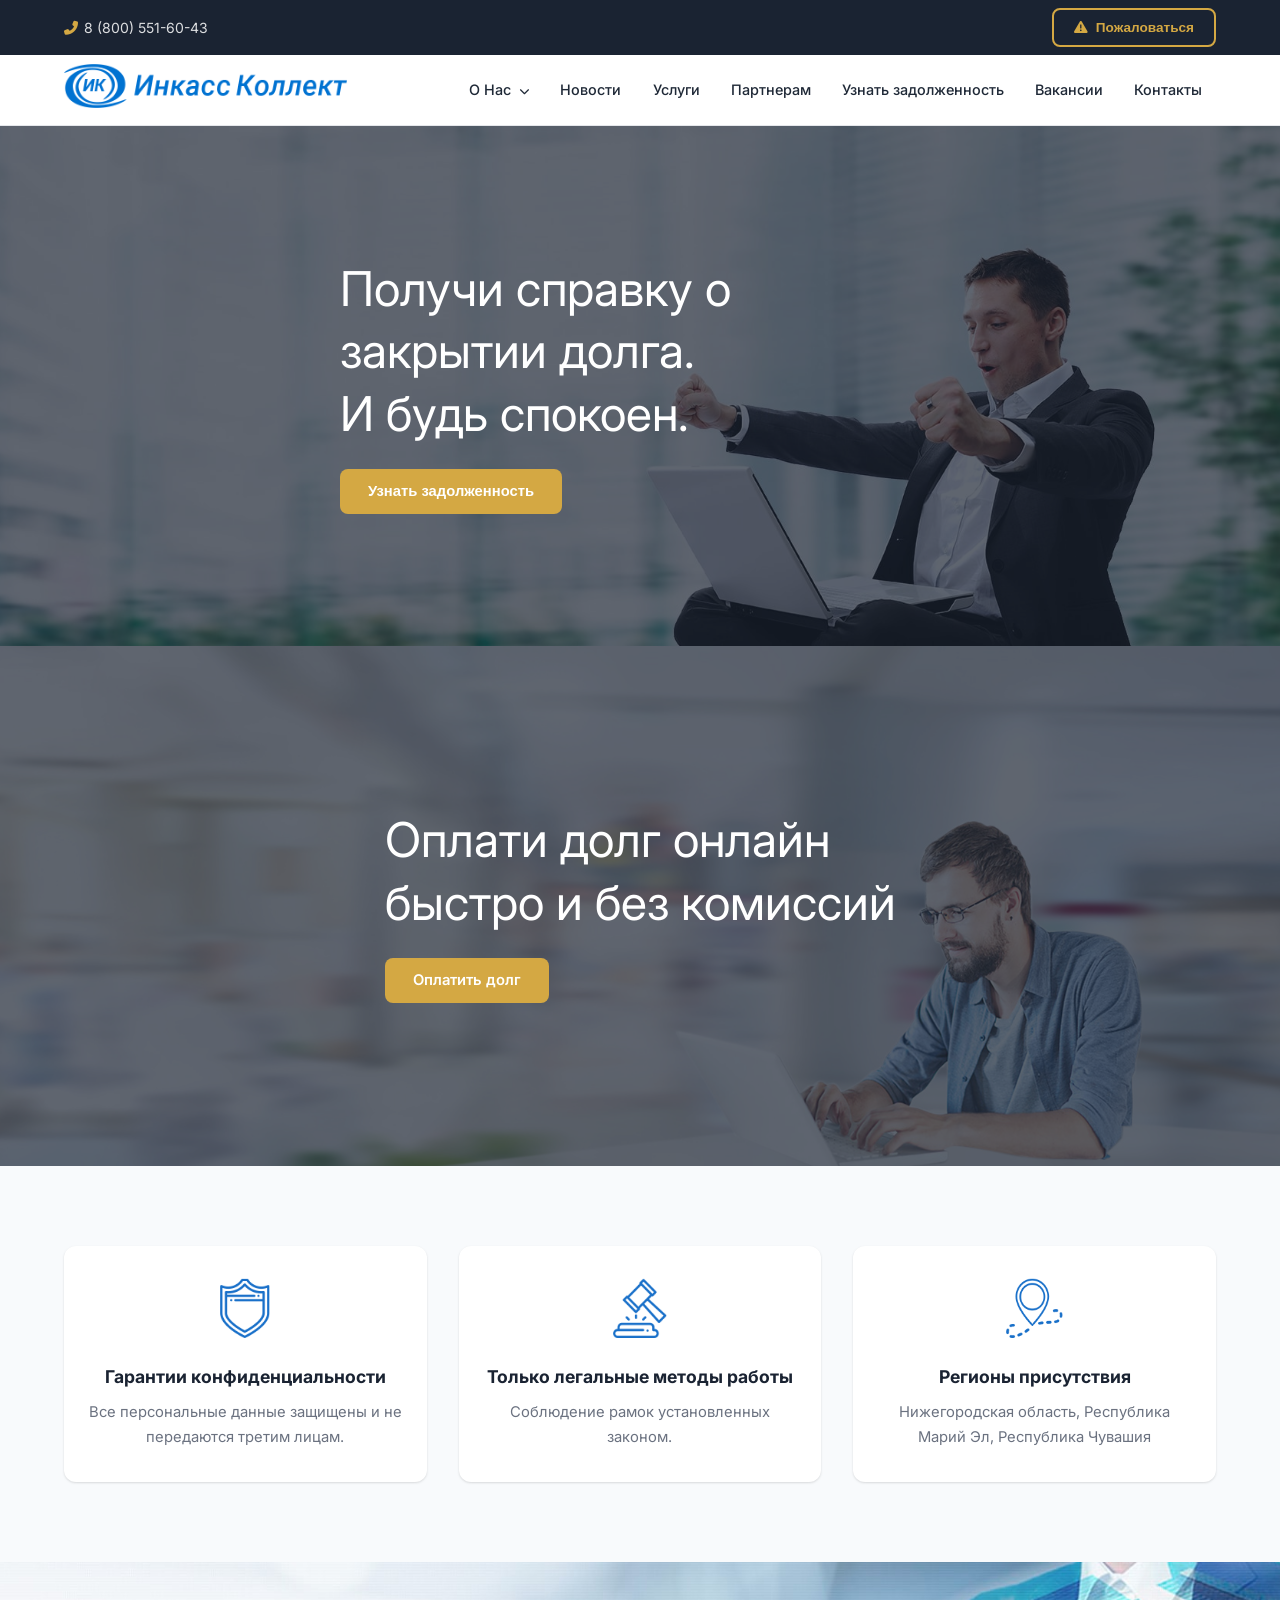
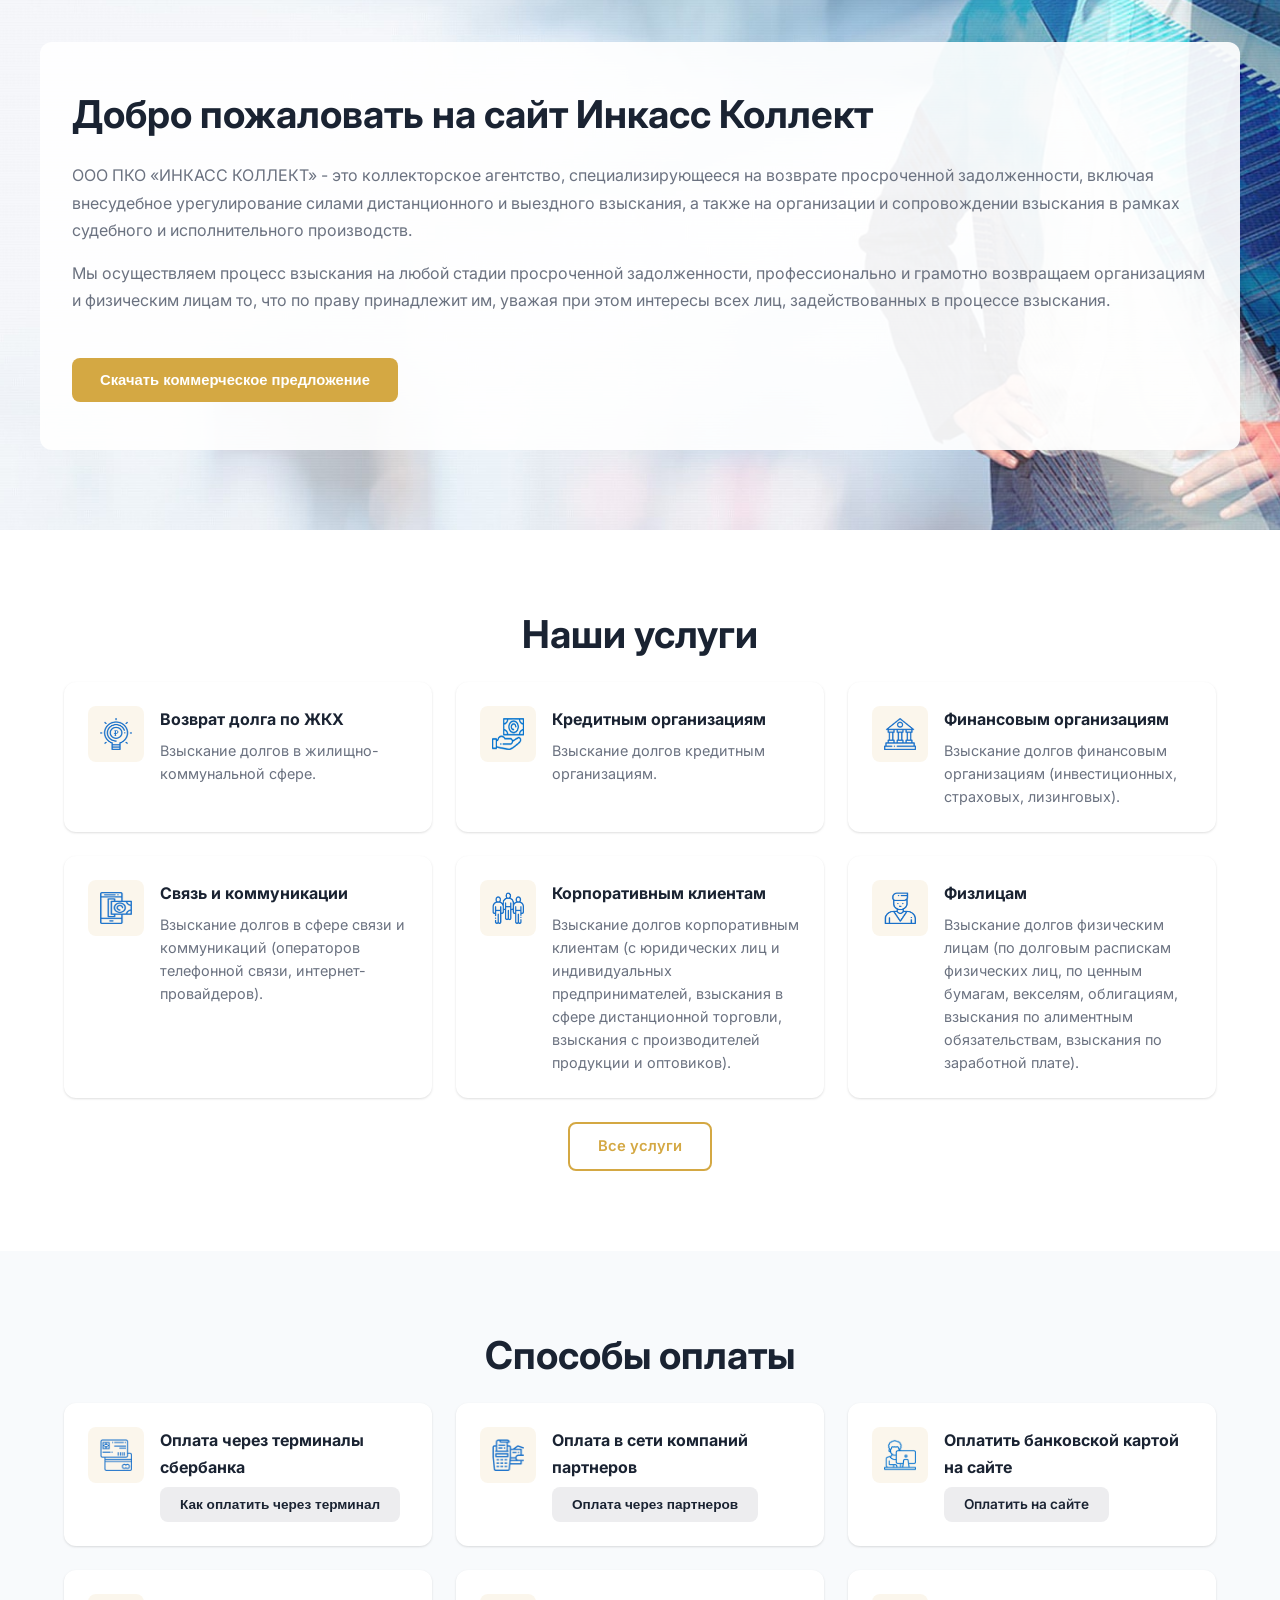
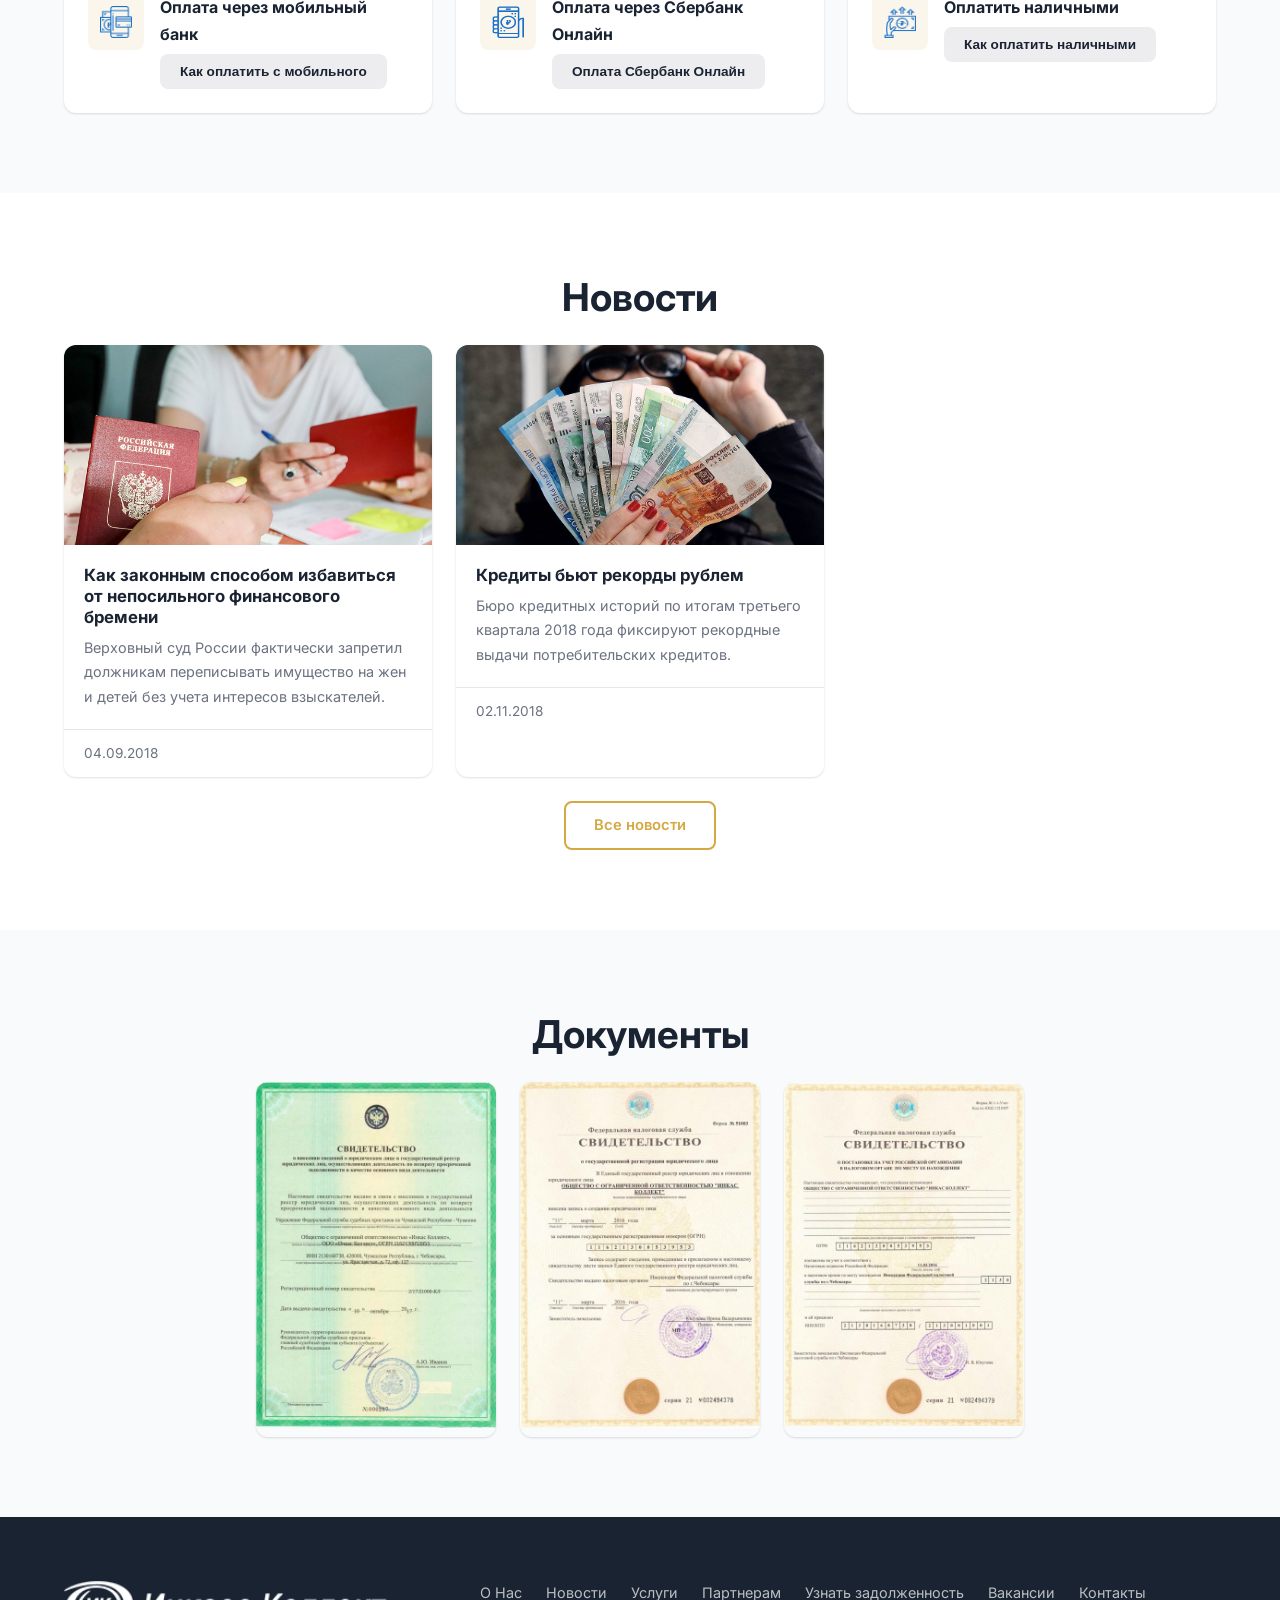
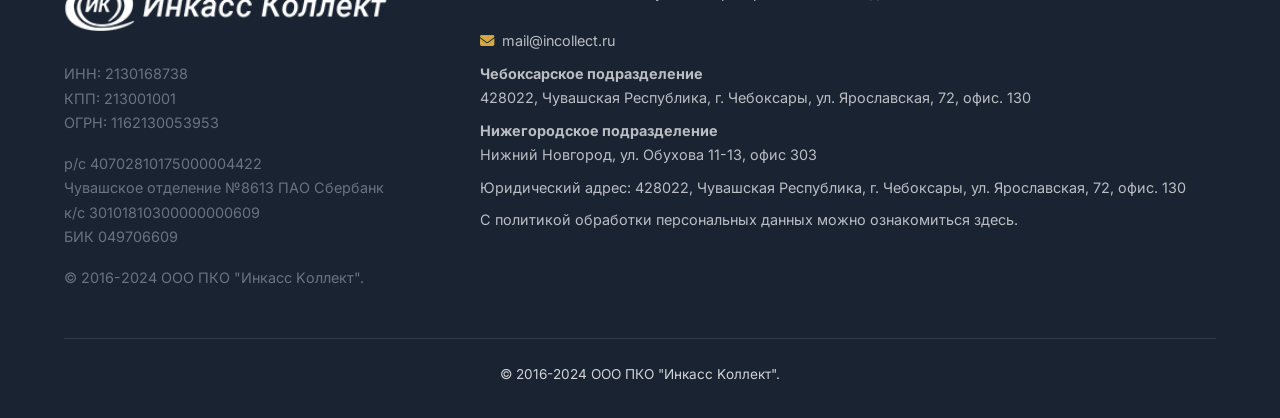
==== index.html @ e7e05b90 "Initial commit: static site for Инкасc Коллект" ====
<!DOCTYPE html>
<html lang="ru">
<head>
  <meta charset="UTF-8">
  <meta name="viewport" content="width=device-width, initial-scale=1.0">
  <title>Инкасc Коллект — профессиональное взыскание долгов</title>
  <meta name="description" content="ООО ПКО «ИНКАСС КОЛЛЕКТ» — коллекторское агентство. Возврат просроченной задолженности, досудебное и судебное взыскание.">
  <meta name="theme-color" content="#1a2332">
  <link rel="icon" href="assets/img/favicon.ico">
  <link rel="preconnect" href="https://fonts.googleapis.com">
  <link rel="preconnect" href="https://fonts.gstatic.com" crossorigin>
  <link href="https://fonts.googleapis.com/css2?family=Inter:wght@400;500;600;700;800&display=swap" rel="stylesheet">
  <link rel="stylesheet" href="https://cdnjs.cloudflare.com/ajax/libs/font-awesome/6.4.0/css/all.min.css">
  <link rel="stylesheet" href="assets/css/style.css">
</head>
<body>

<header class="site-header">
  <div class="header-top">
    <div class="container">
      <div class="header-contact">
        <span><i class="fas fa-phone-alt"></i><a href="tel:88005516043">8 (800) 551-60-43</a></span>
        <span class="d-none d-sm-block"><i class="fas fa-envelope"></i><a href="mailto:mail@incollect.ru">mail@incollect.ru</a></span>
      </div>
      <button class="btn btn-small btn-outline" data-modal="callback"><i class="fas fa-exclamation-triangle"></i> Пожаловаться</button>
    </div>
  </div>
  <div class="header-main">
    <div class="container">
      <a href="/" class="logo">
        <img src="assets/img/logo.png" alt="Инкасc Коллект">
      </a>
      <button class="nav-toggle" aria-label="Меню">
        <span></span><span></span><span></span>
      </button>
      <ul class="nav-list">
        <li class="dropdown">
          <a href="about.html">О Нас <i class="fas fa-chevron-down" style="font-size:0.65rem;margin-left:4px;"></i></a>
          <div class="dropdown-menu">
            <a href="about.html">О нас</a>
            <a href="legal-regulation.html">Нормативно правовое регулирование</a>
          </div>
        </li>
        <li><a href="news.html">Новости</a></li>
        <li><a href="services.html">Услуги</a></li>
        <li><a href="partners.html">Партнерам</a></li>
        <li><a href="payments.html">Узнать задолженность</a></li>
        <li><a href="company.html">Вакансии</a></li>
        <li><a href="contacts.html">Контакты</a></li>
      </ul>
    </div>
  </div>
</header>

<main>
  <div class="hero-slider">
    <div class="hero-slide">
      <div class="bg-image" style="background-image:url('assets/img/upload/iblock/fe6/fe674540698ea762425fc38bf1e344e2.jpg')"></div>
      <div class="container">
        <div class="hero-title">Получи справку о закрытии долга.<br>И будь спокоен.</div>
        <button class="btn btn-default" data-modal="callback_order">Узнать задолженность</button>
      </div>
    </div>
    <div class="hero-slide">
      <div class="bg-image" style="background-image:url('assets/img/upload/iblock/4d7/4d787ec21eba19cc8d2d6f2f79f603f6.jpg')"></div>
      <div class="container">
        <div class="hero-title">Оплати долг онлайн<br>быстро и без комиссий</div>
        <a href="sbrf.html" class="btn btn-default" target="_blank">Оплатить долг</a>
      </div>
    </div>
    <div class="slider-dots"></div>
  </div>

  <section class="bg-alt">
    <div class="container">
      <div class="advantages-grid">
        <div class="advantage-item">
          <img src="assets/img/upload/iblock/8ed/8ed465a3cddb3acd76acf92c5f12c449.png" alt="">
          <div class="title">Гарантии конфиденциальности</div>
          <p>Все персональные данные защищены и не передаются третим лицам.</p>
        </div>
        <div class="advantage-item">
          <img src="assets/img/upload/iblock/695/695aed91cf59f8318fd401364a946ac3.png" alt="">
          <div class="title">Только легальные методы работы</div>
          <p>Соблюдение рамок установленных законом.</p>
        </div>
        <div class="advantage-item">
          <img src="assets/img/upload/iblock/c6d/c6d8e40fd7924816c3a6b636c08e44c5.png" alt="">
          <div class="title">Регионы присутствия</div>
          <p>Нижегородская область, Республика Марий Эл, Республика Чувашия</p>
        </div>
      </div>
    </div>
  </section>

  <section class="about-section" style="background-image:url('assets/img/bg-about.jpg');background-size:cover;background-position:center;">
    <div class="container" style="background:rgba(255,255,255,0.92);border-radius:12px;padding:3rem 2rem;">
      <div class="row">
        <div class="col-12 col-md-8">
          <h2>Добро пожаловать на сайт <strong>Инкасc Коллект</strong></h2>
          <p>ООО ПКО «ИНКАСС КОЛЛЕКТ» - это коллекторское агентство, специализирующееся на возврате просроченной задолженности, включая внесудебное урегулирование силами дистанционного и выездного взыскания, а также на организации и сопровождении взыскания в рамках судебного и исполнительного производств.</p>
          <p>Мы осуществляем процесс взыскания на любой стадии просроченной задолженности, профессионально и грамотно возвращаем организациям и физическим лицам то, что по праву принадлежит им, уважая при этом интересы всех лиц, задействованных в процессе взыскания.</p>
          <br>
          <button class="btn btn-default" data-modal="offer">Скачать коммерческое предложение</button>
        </div>
      </div>
    </div>
  </section>

  <section>
    <div class="container">
      <h2 class="text-center">Наши услуги</h2>
      <div class="services-grid">
        <div class="service-card">
          <div class="icon"><img src="assets/img/upload/iblock/835/8353102d6407896d328e0667f43c771c.png" alt=""></div>
          <div class="content">
            <div class="title">Возврат долга по ЖКХ</div>
            <div class="desc">Взыскание долгов в жилищно-коммунальной сфере.</div>
          </div>
        </div>
        <div class="service-card">
          <div class="icon"><img src="assets/img/upload/iblock/2a2/2a26dfe75207574aeb699a86e1d361ef.png" alt=""></div>
          <div class="content">
            <div class="title">Кредитным организациям</div>
            <div class="desc">Взыскание долгов кредитным организациям.</div>
          </div>
        </div>
        <div class="service-card">
          <div class="icon"><img src="assets/img/upload/iblock/935/935c451072b82c029d7a62e085b1cc34.png" alt=""></div>
          <div class="content">
            <div class="title">Финансовым организациям</div>
            <div class="desc">Взыскание долгов финансовым организациям (инвестиционных, страховых, лизинговых).</div>
          </div>
        </div>
        <div class="service-card">
          <div class="icon"><img src="assets/img/upload/iblock/3ad/3ad258b9cce1f8ca6ad0d29d4bb14b12.png" alt=""></div>
          <div class="content">
            <div class="title">Связь и коммуникации</div>
            <div class="desc">Взыскание долгов в сфере связи и коммуникаций (операторов телефонной связи, интернет-провайдеров).</div>
          </div>
        </div>
        <div class="service-card">
          <div class="icon"><img src="assets/img/upload/iblock/af9/af96e69c5c310d33e353dc67994a0a29.png" alt=""></div>
          <div class="content">
            <div class="title">Корпоративным клиентам</div>
            <div class="desc">Взыскание долгов корпоративным клиентам (с юридических лиц и индивидуальных предпринимателей, взыскания в сфере дистанционной торговли, взыскания с производителей продукции и оптовиков).</div>
          </div>
        </div>
        <div class="service-card">
          <div class="icon"><img src="assets/img/upload/iblock/6f0/6f01c9fa80095f526bc8b35b39dbf2ea.png" alt=""></div>
          <div class="content">
            <div class="title">Физлицам</div>
            <div class="desc">Взыскание долгов физическим лицам (по долговым распискам физических лиц, по ценным бумагам, векселям, облигациям, взыскания по алиментным обязательствам, взыскания по заработной плате).</div>
          </div>
        </div>
      </div>
      <div class="text-center mt-4">
        <a href="services.html" class="btn btn-outline">Все услуги</a>
      </div>
    </div>
  </section>

  <section class="bg-alt">
    <div class="container">
      <h2 class="text-center">Способы оплаты</h2>
      <div class="payments-grid">
        <div class="service-card">
          <div class="icon"><img src="assets/img/upload/iblock/db2/db21ef4585d5f55865dac3cbe8edb93b.png" alt=""></div>
          <div class="content">
            <div class="title">Оплата через терминалы сбербанка</div>
            <button class="btn btn-small btn-gray mt-2" data-modal="pay0">Как оплатить через терминал</button>
          </div>
        </div>
        <div class="service-card">
          <div class="icon"><img src="assets/img/upload/iblock/c8f/c8f448e95f7287350ec2b0ead7cf48b4.png" alt=""></div>
          <div class="content">
            <div class="title">Оплата в сети компаний партнеров</div>
            <button class="btn btn-small btn-gray mt-2" data-modal="pay1">Оплата через партнеров</button>
          </div>
        </div>
        <div class="service-card">
          <div class="icon"><img src="assets/img/upload/iblock/73a/73af4803e30f5eb7171ca3f4e97236bf.png" alt=""></div>
          <div class="content">
            <div class="title">Оплатить банковской картой на сайте</div>
            <a href="sbrf.html" class="btn btn-small btn-gray mt-2" target="_blank">Оплатить на сайте</a>
          </div>
        </div>
        <div class="service-card">
          <div class="icon"><img src="assets/img/upload/iblock/38d/38d0041322057072bb635a6eb4a68faa.png" alt=""></div>
          <div class="content">
            <div class="title">Оплата через мобильный банк</div>
            <button class="btn btn-small btn-gray mt-2" data-modal="pay3">Как оплатить с мобильного</button>
          </div>
        </div>
        <div class="service-card">
          <div class="icon"><img src="assets/img/upload/iblock/6ea/6ea83b79c86579c90546399a1b24a466.png" alt=""></div>
          <div class="content">
            <div class="title">Оплата через Сбербанк Онлайн</div>
            <button class="btn btn-small btn-gray mt-2" data-modal="pay4">Оплата Сбербанк Онлайн</button>
          </div>
        </div>
        <div class="service-card">
          <div class="icon"><img src="assets/img/upload/iblock/cc2/cc2182795e732fb07279aa1f83ed7bb3.png" alt=""></div>
          <div class="content">
            <div class="title">Оплатить наличными</div>
            <button class="btn btn-small btn-gray mt-2" data-modal="pay5">Как оплатить наличными</button>
          </div>
        </div>
      </div>
    </div>
  </section>

  <section>
    <div class="container">
      <h2 class="text-center">Новости</h2>
      <div class="news-grid">
        <div class="news-card" onclick="location.href='news.html'">
          <div class="card-img" style="background-image:url('assets/img/upload/iblock/956/956f9683b0fcbb061f004fa99f16718e.jpg')"></div>
          <div class="card-body">
            <h5>Как законным способом избавиться от непосильного финансового бремени</h5>
            <p>Верховный суд России фактически запретил должникам переписывать имущество на жен и детей без учета интересов взыскателей.</p>
          </div>
          <div class="card-footer">04.09.2018</div>
        </div>
        <div class="news-card" onclick="location.href='news.html'">
          <div class="card-img" style="background-image:url('assets/img/upload/iblock/407/40763b7a10c79c942f8ca3af6b24d1f5.jpg')"></div>
          <div class="card-body">
            <h5>Кредиты бьют рекорды рублем</h5>
            <p>Бюро кредитных историй по итогам третьего квартала 2018 года фиксируют рекордные выдачи потребительских кредитов.</p>
          </div>
          <div class="card-footer">02.11.2018</div>
        </div>
        <div class="news-card d-none d-lg-block" onclick="location.href='news.html'">
          <div class="card-img" style="background-image:url('assets/img/upload/iblock/d2c/d2c76e83e4f9e76bf9ec8627f973e051.jpg')"></div>
          <div class="card-body">
            <h5>Мошенничество в сфере кредитования</h5>
            <p>37-летней женщине из г. Великие Луки пришлось предстать перед судом за предоставление кредитной организации заведомо ложных сведений о работе.</p>
          </div>
          <div class="card-footer">03.04.2019</div>
        </div>
      </div>
      <div class="text-center mt-4">
        <a href="news.html" class="btn btn-outline">Все новости</a>
      </div>
    </div>
  </section>

  <section class="bg-alt">
    <div class="container">
      <h2 class="text-center">Документы</h2>
      <div class="documents-slider">
        <a href="assets/img/upload/iblock/019/019d8836baddf73559ac5d9efa6bfde7.jpg" target="_blank">
          <img src="assets/img/upload/iblock/b05/b05337ff9b04df023a3b5a12b504d833.jpg" alt="Свидетельство">
        </a>
        <a href="assets/img/upload/iblock/25d/25da233a1d497baa6a23e0b6d8470222.jpg" target="_blank">
          <img src="assets/img/upload/iblock/944/9443fe66e051ef7f64d6b3e15dd1f16e.jpg" alt="Свидетельство">
        </a>
        <a href="assets/img/upload/iblock/556/5563b50fa6685f13e11243839c0f0754.jpg" target="_blank">
          <img src="assets/img/upload/iblock/bef/befbc4217890f812ccbfcfaca3015300.jpg" alt="Свидетельство">
        </a>
      </div>
    </div>
  </section>
</main>

<footer class="site-footer">
  <div class="container">
    <div class="footer-grid">
      <div>
        <a href="/"><img src="assets/img/logo-footer.png" alt="Инкасc Коллект" style="height:50px;"></a>
        <br><br>
        <p>ИНН: 2130168738<br>КПП: 213001001<br>ОГРН: 1162130053953</p>
        <p>р/с 40702810175000004422<br>Чувашское отделение №8613 ПАО Сбербанк<br>к/с 30101810300000000609<br>БИК 049706609</p>
        <p>&copy; 2016-2024 ООО ПКО "Инкасc Kоллект".</p>
      </div>
      <div>
        <div class="footer-menu">
          <a href="about.html">О Нас</a>
          <a href="news.html">Новости</a>
          <a href="services.html">Услуги</a>
          <a href="partners.html">Партнерам</a>
          <a href="payments.html">Узнать задолженность</a>
          <a href="company.html">Вакансии</a>
          <a href="contacts.html">Контакты</a>
        </div>
        <br>
        <div class="footer-contacts">
          <p><i class="fas fa-envelope"></i><a href="mailto:mail@incollect.ru">mail@incollect.ru</a></p>
          <p><strong>Чебоксарское подразделение</strong><br>428022, Чувашская Республика, г. Чебоксары, ул. Ярославская, 72, офис. 130</p>
          <p><strong>Нижегородское подразделение</strong><br>Нижний Новгород, ул. Обухова 11-13, офис 303</p>
          <p>Юридический адрес: 428022, Чувашская Республика, г. Чебоксары, ул. Ярославская, 72, офис. 130</p>
          <p>С политикой обработки персональных данных можно ознакомиться <a href="#">здесь</a>.</p>
        </div>
      </div>
    </div>
    <div class="footer-bottom">
      &copy; 2016-2024 ООО ПКО "Инкасc Kоллект".
    </div>
  </div>
</footer>

<!-- Modals -->
<div class="modal-overlay" id="callback">
  <div class="modal-content">
    <div class="modal-header">
      <h4>Пожаловаться на нарушения сотрудников</h4>
      <button class="modal-close">&times;</button>
    </div>
    <div class="modal-body">
      <form onsubmit="event.preventDefault();alert('Форма отправлена (демо)');">
        <div class="form-group">
          <input type="text" class="form-control" placeholder="Ваше имя" required>
        </div>
        <div class="form-group">
          <input type="tel" class="form-control" placeholder="+7 (999) 999-99-99" required>
        </div>
        <div class="form-group">
          <label>Регион:</label>
          <select class="form-control">
            <option>Нижегородская область</option>
            <option>Чувашская Республика</option>
            <option>Республика Марий Эл</option>
          </select>
        </div>
        <div class="form-group">
          <textarea class="form-control" placeholder="Сообщение" rows="6"></textarea>
        </div>
        <button type="submit" class="btn btn-default btn-small">Отправить</button>
        <div class="modal-text-after">Нажимая кнопку &laquo;Отправить&raquo; я даю свое <a href="#">согласие на обработку персональных данных</a></div>
      </form>
    </div>
  </div>
</div>

<div class="modal-overlay" id="offer">
  <div class="modal-content">
    <div class="modal-header">
      <h4>Скачать коммерческое предложение</h4>
      <button class="modal-close">&times;</button>
    </div>
    <div class="modal-body">
      <form onsubmit="event.preventDefault();alert('Форма отправлена (демо)');">
        <div class="form-group">
          <input type="text" class="form-control" placeholder="Ваше имя" required>
        </div>
        <div class="form-group">
          <input type="tel" class="form-control" placeholder="+7 (999) 999-99-99" required>
        </div>
        <button type="submit" class="btn btn-default btn-small">Отправить</button>
        <div class="modal-text-after">Нажимая кнопку &laquo;Отправить&raquo; я даю свое <a href="#">согласие на обработку персональных данных</a></div>
      </form>
    </div>
  </div>
</div>

<div class="modal-overlay" id="callback_order">
  <div class="modal-content">
    <div class="modal-header">
      <h4>Заполните форму и узнайте вашу задолженность</h4>
      <button class="modal-close">&times;</button>
    </div>
    <div class="modal-body">
      <form onsubmit="event.preventDefault();alert('Форма отправлена (демо)');">
        <div class="form-group">
          <h6 style="margin-bottom:10px;">Ваш статус</h6>
          <label style="display:block;font-weight:400;"><input type="radio" name="type" checked> Заемщик</label>
          <label style="display:block;font-weight:400;"><input type="radio" name="type"> Юридическое лицо</label>
          <label style="display:block;font-weight:400;"><input type="radio" name="type"> Гос. орган</label>
        </div>
        <div class="form-group">
          <input type="text" class="form-control" placeholder="Ваше имя" required>
        </div>
        <div class="form-group">
          <input type="tel" class="form-control" placeholder="+7 (999) 999-99-99" required>
        </div>
        <div class="form-group">
          <label>Год рождения</label>
          <input type="date" class="form-control" required>
        </div>
        <div class="form-group">
          <label>Регион:</label>
          <select class="form-control">
            <option>Нижегородская область</option>
            <option>Чувашская Республика</option>
            <option>Республика Марий Эл</option>
          </select>
        </div>
        <div class="form-group">
          <textarea class="form-control" placeholder="Комментарий" rows="4"></textarea>
        </div>
        <button type="submit" class="btn btn-default btn-small">Отправить</button>
        <div class="modal-text-after">Нажимая кнопку &laquo;Отправить&raquo; я даю свое <a href="#">согласие на обработку персональных данных</a></div>
      </form>
    </div>
  </div>
</div>

<div class="modal-overlay" id="pay0">
  <div class="modal-content">
    <div class="modal-header"><h4>Оплата через банкоматы Сбербанка</h4><button class="modal-close">&times;</button></div>
    <div class="modal-body">
      <ol>
        <li>Вставьте карту в приемное окно платежного терминала/банкомата, введите «ПИН-код» и нажмите кнопку «ДАЛЕЕ».</li>
        <li>Выберите "Платежи и переводы".</li>
        <li>В группе платежей выберите "Поиск услуг и организаций". Введите: ИНН: 2130168738, Наименование: ООО "Инкас коллект", р/с: 40702810175000004422</li>
        <li>В найденном списке выберете: Погашение кредитов МКК ФК р/с 40702810175000004422</li>
        <li>В поле "Номер договора" введите номер Вашего договора микрозайма (XXX-ХХХХХ).</li>
        <li>Проверьте данные платежа, нажмите "Продолжить".</li>
        <li>Введите ФИО плательщика, сумму платежа.</li>
        <li>Убедитесь в правильности реквизитов, нажмите "Оплатить". Сохраняйте чек-ордер!</li>
      </ol>
    </div>
  </div>
</div>

<div class="modal-overlay" id="pay1">
  <div class="modal-content">
    <div class="modal-header"><h4>Оплата через сеть компаний партнеров</h4><button class="modal-close">&times;</button></div>
    <div class="modal-body">
      <ul>
        <li>Оплата в любой точке сети <a href="https://dengi-seichas.ru/" target="_blank">МКК Деньги Сейчас</a></li>
        <li>Оплата в любой точке сети <a href="https://micronzaimy.ru/" target="_blank">Финансовая Компания Микрон</a></li>
        <li>Оплата в любой точке сети <a href="https://www.buro-zaimov.ru/" target="_blank">МКК Бюро Займов</a></li>
        <li>Оплата в любой точке сети <a href="https://zolotoff.cc/offices" target="_blank">МКК Золотофф</a></li>
        <li>Оплата в любой точке сети <a href="https://sfera-finance.ru/offices" target="_blank">КПК Пенсионная касса</a></li>
      </ul>
    </div>
  </div>
</div>

<div class="modal-overlay" id="pay3">
  <div class="modal-content">
    <div class="modal-header"><h4>Оплата через «Мобильный банк»</h4><button class="modal-close">&times;</button></div>
    <div class="modal-body">
      <ol>
        <li>Войдите в личный кабинет "Мобильного банка".</li>
        <li>В меню "Платежи" выберите «Остальное».</li>
        <li>В строке «Поиск» введите: ИНН 2130168738, ООО "Инкас коллект", р/с 40702810175000004422</li>
        <li>Выберите: Погашение кредитов МКК ФК.</li>
        <li>Введите номер договора (XXX-ХХХХХ), ФИО, сумму платежа.</li>
        <li>Подтвердите платеж.</li>
      </ol>
    </div>
  </div>
</div>

<div class="modal-overlay" id="pay4">
  <div class="modal-content">
    <div class="modal-header"><h4>Оплата через Сбербанк Онлайн</h4><button class="modal-close">&times;</button></div>
    <div class="modal-body">
      <ol>
        <li>Войдите в личный кабинет "Сбербанк Онлайн".</li>
        <li>Выберите "Переводы и платежи".</li>
        <li>В строке поиска введите ИНН: <strong>2130168738</strong></li>
        <li>Выберите: <strong>ООО Инкас коллект</strong>, Услуга: <strong>Погашение кредитов</strong>, р/с: <strong>40702810175000004422</strong></li>
        <li>Выберите карту, введите номер договора, ФИО, сумму.</li>
        <li>Подтвердите платеж с помощью пароля из SMS.</li>
      </ol>
    </div>
  </div>
</div>

<div class="modal-overlay" id="pay5">
  <div class="modal-content">
    <div class="modal-header"><h4>Оплата наличными через офисы Инкас коллект</h4><button class="modal-close">&times;</button></div>
    <div class="modal-body">
      <p>Независимо от того, где был оформлен договор займа, его можно погасить/оплатить в любом офисе ООО Инкас коллект. Для этого Вам необходимо:</p>
      <ol>
        <li>Знать номер договора займа (ХХХ-ХХХХХ);</li>
        <li>Иметь при себе необходимую сумму наличных;</li>
        <li>Обратиться в любой ближайший офис компании «Инкас коллект».</li>
      </ol>
    </div>
  </div>
</div>

<script src="assets/js/app.js"></script>
</body>
</html>
---- assets/css/style.css ----
/* ============================================
   Инкасc Коллект — Modern Design
   ============================================ */

:root {
  --primary: #1a2332;
  --primary-light: #2a3a52;
  --accent: #d4a843;
  --accent-light: #e8c36a;
  --accent-dark: #b89232;
  --text: #1f2937;
  --text-light: #6b7280;
  --bg: #ffffff;
  --bg-alt: #f8fafc;
  --bg-dark: #0f1724;
  --border: #e5e7eb;
  --radius: 12px;
  --radius-sm: 8px;
  --shadow: 0 1px 3px rgba(0,0,0,0.08), 0 1px 2px rgba(0,0,0,0.06);
  --shadow-lg: 0 10px 25px rgba(0,0,0,0.1), 0 4px 10px rgba(0,0,0,0.05);
  --transition: 0.3s cubic-bezier(0.4, 0, 0.2, 1);
}

*, *::before, *::after { box-sizing: border-box; margin: 0; padding: 0; }

html { scroll-behavior: smooth; }

body {
  font-family: 'Inter', -apple-system, BlinkMacSystemFont, 'Segoe UI', Roboto, sans-serif;
  color: var(--text);
  line-height: 1.7;
  -webkit-font-smoothing: antialiased;
}

/* --- Typography --- */
h1, h2, h3, h4, h5, h6 { font-weight: 700; line-height: 1.25; color: var(--primary); }
h1 { font-size: clamp(2rem, 4vw, 3.5rem); }
h2 { font-size: clamp(1.5rem, 3vw, 2.5rem); margin-bottom: 1.5rem; }
h2.text-center { text-align: center; }
h3 { font-size: 1.25rem; }

p { margin-bottom: 1rem; color: var(--text-light); }
a { color: var(--accent); text-decoration: none; transition: color var(--transition); }
a:hover { color: var(--accent-dark); }

img { max-width: 100%; height: auto; }

.container { max-width: 1200px; margin: 0 auto; padding: 0 1.5rem; }
.row { display: flex; flex-wrap: wrap; margin: 0 -0.75rem; }
[class*="col-"] { padding: 0 0.75rem; flex: 1 0 0%; }

/* Grid helpers */
.col-12 { flex: 0 0 100%; max-width: 100%; }
.col-6 { flex: 0 0 50%; max-width: 50%; }
.col-4 { flex: 0 0 33.333%; max-width: 33.333%; }
.col-3 { flex: 0 0 25%; max-width: 25%; }
.col-auto { flex: 0 0 auto; width: auto; }

@media (min-width: 768px) {
  .col-sm-4 { flex: 0 0 33.333%; max-width: 33.333%; }
  .col-sm-6 { flex: 0 0 50%; max-width: 50%; }
  .col-sm-7 { flex: 0 0 58.333%; max-width: 58.333%; }
}
@media (min-width: 992px) {
  .col-lg-3 { flex: 0 0 25%; max-width: 25%; }
  .col-lg-4 { flex: 0 0 33.333%; max-width: 33.333%; }
  .col-lg-6 { flex: 0 0 50%; max-width: 50%; }
  .col-lg-8 { flex: 0 0 66.667%; max-width: 66.667%; }
  .d-lg-none { display: none !important; }
  .d-lg-block { display: block !important; }
}

.text-center { text-align: center; }
.text-left { text-align: left; }
.d-none { display: none !important; }
.d-block { display: block !important; }

@media (max-width: 575px) {
  .d-sm-none { display: none !important; }
}

/* --- Buttons --- */
.btn {
  display: inline-flex;
  align-items: center;
  gap: 0.5rem;
  padding: 0.75rem 1.75rem;
  border-radius: var(--radius-sm);
  font-weight: 600;
  font-size: 0.925rem;
  border: none;
  cursor: pointer;
  transition: all var(--transition);
  text-decoration: none;
  line-height: 1.4;
}
.btn-default {
  background: var(--accent);
  color: #fff;
}
.btn-default:hover {
  background: var(--accent-dark);
  color: #fff;
  transform: translateY(-1px);
  box-shadow: var(--shadow-lg);
}
.btn-outline {
  background: transparent;
  border: 2px solid var(--accent);
  color: var(--accent);
}
.btn-outline:hover {
  background: var(--accent);
  color: #fff;
}
.btn-small {
  padding: 0.5rem 1.25rem;
  font-size: 0.85rem;
}
.btn-gray {
  background: rgba(26, 35, 50, 0.08);
  color: var(--primary);
}
.btn-gray:hover {
  background: var(--primary);
  color: #fff;
}

/* ============================================
   HEADER / NAV
   ============================================ */
.site-header {
  position: relative;
  z-index: 100;
}

.header-top {
  background: var(--primary);
  color: #fff;
  padding: 0.5rem 0;
  font-size: 0.875rem;
}
.header-top .container {
  display: flex;
  justify-content: space-between;
  align-items: center;
  flex-wrap: wrap;
  gap: 0.5rem;
}
.header-top a {
  color: rgba(255,255,255,0.85);
}
.header-top a:hover {
  color: var(--accent);
}
.header-contact {
  display: flex;
  align-items: center;
  gap: 1.5rem;
}
.header-contact i {
  margin-right: 0.35rem;
  color: var(--accent);
}

/* Main Nav */
.header-main {
  background: #fff;
  border-bottom: 1px solid var(--border);
}
.header-main .container {
  display: flex;
  justify-content: space-between;
  align-items: center;
  gap: 1rem;
  min-height: 70px;
}
.logo img {
  height: 44px;
  width: auto;
}

.nav-list {
  display: flex;
  list-style: none;
  gap: 0.25rem;
}
.nav-list a {
  display: block;
  padding: 0.5rem 0.85rem;
  color: var(--text);
  font-weight: 500;
  font-size: 0.9rem;
  border-radius: var(--radius-sm);
  transition: all var(--transition);
}
.nav-list a:hover,
.nav-list a.active {
  color: var(--accent);
  background: rgba(212, 168, 67, 0.08);
}
.nav-list .dropdown {
  position: relative;
}
.nav-list .dropdown-menu {
  display: none;
  position: absolute;
  top: 100%;
  left: 0;
  background: #fff;
  border-radius: var(--radius-sm);
  box-shadow: var(--shadow-lg);
  min-width: 220px;
  padding: 0.5rem;
  z-index: 50;
}
.nav-list .dropdown:hover .dropdown-menu {
  display: block;
}
.dropdown-menu a {
  padding: 0.5rem 0.75rem;
}
.dropdown-menu a:hover {
  background: var(--bg-alt);
}

/* Mobile toggle */
.nav-toggle {
  display: none;
  flex-direction: column;
  gap: 5px;
  background: none;
  border: none;
  cursor: pointer;
  padding: 8px;
}
.nav-toggle span {
  display: block;
  width: 24px;
  height: 2px;
  background: var(--primary);
  border-radius: 2px;
  transition: all var(--transition);
}

@media (max-width: 991px) {
  .nav-toggle { display: flex; }
  .nav-list {
    display: none;
    position: absolute;
    top: 100%;
    left: 0;
    right: 0;
    background: #fff;
    flex-direction: column;
    padding: 1rem;
    box-shadow: var(--shadow-lg);
    border-radius: 0 0 var(--radius) var(--radius);
    max-height: 80vh;
    overflow-y: auto;
  }
  .nav-list.open { display: flex; }
  .nav-list .dropdown-menu {
    position: static;
    box-shadow: none;
    padding-left: 1rem;
  }
  .header-main .container { position: relative; }
}

/* ============================================
   HERO / SLIDER
   ============================================ */
.hero-slider {
  position: relative;
  overflow: hidden;
  background: var(--primary);
}
.hero-slide {
  position: relative;
  min-height: 520px;
  display: flex !important;
  align-items: center;
}
.hero-slide .bg-image {
  position: absolute;
  inset: 0;
  background-size: cover;
  background-position: center;
  opacity: 0.3;
}
.hero-slide .container {
  position: relative;
  z-index: 2;
  padding: 4rem 1.5rem;
}
.hero-title {
  color: #fff;
  font-size: clamp(1.75rem, 4vw, 3rem);
  max-width: 600px;
  margin-bottom: 1.5rem;
  line-height: 1.3;
}
.hero-title br { display: none; }
@media (min-width: 576px) {
  .hero-title br { display: inline; }
}

/* ============================================
   SECTIONS
   ============================================ */
section {
  padding: 5rem 0;
}
section.bg-alt {
  background: var(--bg-alt);
}
section.bg-dark {
  background: var(--bg-dark);
  color: rgba(255,255,255,0.85);
}
section.bg-dark h2,
section.bg-dark h3,
section.bg-dark h4 {
  color: #fff;
}
section.bg-dark p {
  color: rgba(255,255,255,0.7);
}

/* Advantages */
.advantages-grid {
  display: grid;
  grid-template-columns: repeat(auto-fit, minmax(280px, 1fr));
  gap: 2rem;
}
.advantage-item {
  text-align: center;
  padding: 2rem 1.5rem;
  background: #fff;
  border-radius: var(--radius);
  box-shadow: var(--shadow);
  transition: transform var(--transition), box-shadow var(--transition);
}
.advantage-item:hover {
  transform: translateY(-4px);
  box-shadow: var(--shadow-lg);
}
.advantage-item img {
  height: 60px;
  margin-bottom: 1rem;
}
.advantage-item .title {
  font-weight: 700;
  font-size: 1.1rem;
  color: var(--primary);
  margin-bottom: 0.5rem;
}
.advantage-item p {
  font-size: 0.925rem;
  color: var(--text-light);
  margin: 0;
}

/* About section */
.about-section {
  position: relative;
}
.about-section::before {
  content: '';
  position: absolute;
  inset: 0;
  background-size: cover;
  background-position: center;
  opacity: 0.06;
  z-index: 0;
}
.about-section .container {
  position: relative;
  z-index: 1;
}

/* Services grid */
.services-grid {
  display: grid;
  grid-template-columns: repeat(auto-fill, minmax(320px, 1fr));
  gap: 1.5rem;
}
.service-card {
  display: flex;
  gap: 1rem;
  padding: 1.5rem;
  background: #fff;
  border-radius: var(--radius);
  box-shadow: var(--shadow);
  transition: transform var(--transition), box-shadow var(--transition);
  align-items: flex-start;
}
.service-card:hover {
  transform: translateY(-3px);
  box-shadow: var(--shadow-lg);
}
.service-card .icon {
  flex-shrink: 0;
  width: 56px;
  height: 56px;
  display: flex;
  align-items: center;
  justify-content: center;
  background: rgba(212, 168, 67, 0.1);
  border-radius: var(--radius-sm);
}
.service-card .icon img {
  width: 32px;
  height: 32px;
}
.service-card .content .title {
  font-weight: 700;
  color: var(--primary);
  margin-bottom: 0.35rem;
}
.service-card .content .desc {
  font-size: 0.9rem;
  color: var(--text-light);
  line-height: 1.6;
}

/* Payments */
.payments-grid {
  display: grid;
  grid-template-columns: repeat(auto-fill, minmax(300px, 1fr));
  gap: 1.5rem;
}

/* News */
.news-grid {
  display: grid;
  grid-template-columns: repeat(auto-fill, minmax(320px, 1fr));
  gap: 1.5rem;
}
.news-card {
  background: #fff;
  border-radius: var(--radius);
  box-shadow: var(--shadow);
  overflow: hidden;
  transition: transform var(--transition), box-shadow var(--transition);
  cursor: pointer;
}
.news-card:hover {
  transform: translateY(-4px);
  box-shadow: var(--shadow-lg);
}
.news-card .card-img {
  height: 200px;
  background-size: cover;
  background-position: center;
}
.news-card .card-body {
  padding: 1.25rem;
}
.news-card .card-body h5 {
  font-size: 1.05rem;
  margin-bottom: 0.5rem;
  color: var(--primary);
}
.news-card .card-body p {
  font-size: 0.9rem;
  color: var(--text-light);
  margin: 0;
}
.news-card .card-footer {
  padding: 0.75rem 1.25rem;
  border-top: 1px solid var(--border);
  font-size: 0.85rem;
  color: var(--text-light);
}

/* Documents / certificates */
.documents-slider {
  display: flex;
  gap: 1.5rem;
  justify-content: center;
  flex-wrap: wrap;
}
.documents-slider a {
  display: block;
  border-radius: var(--radius);
  overflow: hidden;
  box-shadow: var(--shadow);
  transition: transform var(--transition);
  max-width: 240px;
}
.documents-slider a:hover {
  transform: scale(1.03);
}

/* Counter (stats) */
.stats-grid {
  display: flex;
  justify-content: center;
  gap: 3rem;
  flex-wrap: wrap;
}
.stat-item {
  text-align: center;
}
.stat-item .number {
  font-size: 2.5rem;
  font-weight: 800;
  color: var(--accent);
}
.stat-item .label {
  color: rgba(255,255,255,0.8);
  font-size: 0.95rem;
  max-width: 200px;
}

/* Partners */
.partners-grid {
  display: flex;
  flex-wrap: wrap;
  justify-content: center;
  align-items: center;
  gap: 2rem;
}
.partners-grid img {
  max-height: 60px;
  filter: grayscale(0.3);
  opacity: 0.7;
  transition: all var(--transition);
}
.partners-grid img:hover {
  filter: grayscale(0);
  opacity: 1;
}

/* Documents info */
.documents-info {
  display: flex;
  gap: 2rem;
  align-items: center;
  flex-wrap: wrap;
}
.documents-info img {
  max-height: 200px;
  border-radius: var(--radius-sm);
  box-shadow: var(--shadow);
}

/* ============================================
   FOOTER
   ============================================ */
.site-footer {
  background: var(--primary);
  color: rgba(255,255,255,0.8);
  padding: 4rem 0 2rem;
  font-size: 0.9rem;
}
.site-footer h4 {
  color: #fff;
  margin-bottom: 1rem;
  font-size: 1rem;
}
.site-footer a {
  color: rgba(255,255,255,0.7);
}
.site-footer a:hover {
  color: var(--accent);
}
.footer-grid {
  display: grid;
  grid-template-columns: 1fr 2fr;
  gap: 3rem;
}
.footer-menu {
  display: flex;
  flex-wrap: wrap;
  gap: 0.5rem 1.5rem;
}
.footer-menu a {
  font-size: 0.9rem;
}
.footer-contacts p {
  margin-bottom: 0.5rem;
  color: rgba(255,255,255,0.7);
}
.footer-contacts i {
  color: var(--accent);
  margin-right: 0.5rem;
}
.footer-bottom {
  margin-top: 2rem;
  padding-top: 1.5rem;
  border-top: 1px solid rgba(255,255,255,0.1);
  text-align: center;
  font-size: 0.85rem;
}
@media (max-width: 767px) {
  .footer-grid {
    grid-template-columns: 1fr;
    gap: 2rem;
  }
}

/* ============================================
   BREADCRUMBS
   ============================================ */
.breadcrumb {
  padding: 1rem 0;
  font-size: 0.85rem;
  color: var(--text-light);
}
.breadcrumb a {
  color: var(--primary-light);
}
.breadcrumb a:hover {
  color: var(--accent);
}
.breadcrumb .sep {
  margin: 0 0.5rem;
  color: #ccc;
}

/* ============================================
   MODALS
   ============================================ */
.modal-overlay {
  display: none;
  position: fixed;
  inset: 0;
  background: rgba(0,0,0,0.5);
  z-index: 1000;
  justify-content: center;
  align-items: center;
  padding: 1rem;
}
.modal-overlay.open {
  display: flex;
}
.modal-content {
  background: #fff;
  border-radius: var(--radius);
  max-width: 500px;
  width: 100%;
  max-height: 90vh;
  overflow-y: auto;
  box-shadow: 0 25px 50px rgba(0,0,0,0.2);
}
.modal-header {
  display: flex;
  justify-content: space-between;
  align-items: center;
  padding: 1.25rem 1.5rem;
  border-bottom: 1px solid var(--border);
}
.modal-header h4 {
  font-size: 1.1rem;
  margin: 0;
}
.modal-close {
  background: none;
  border: none;
  font-size: 1.5rem;
  cursor: pointer;
  color: var(--text-light);
  padding: 0;
  line-height: 1;
}
.modal-close:hover {
  color: var(--text);
}
.modal-body {
  padding: 1.5rem;
}
.form-group {
  margin-bottom: 1rem;
}
.form-group label {
  display: block;
  font-weight: 600;
  font-size: 0.9rem;
  color: var(--text);
  margin-bottom: 0.35rem;
}
.form-control {
  width: 100%;
  padding: 0.65rem 0.85rem;
  border: 1px solid var(--border);
  border-radius: var(--radius-sm);
  font-size: 0.925rem;
  transition: border-color var(--transition);
  font-family: inherit;
}
.form-control:focus {
  outline: none;
  border-color: var(--accent);
  box-shadow: 0 0 0 3px rgba(212, 168, 67, 0.15);
}
textarea.form-control {
  resize: vertical;
  min-height: 100px;
}
select.form-control {
  appearance: auto;
}
.modal-text-after {
  font-size: 0.8rem;
  color: var(--text-light);
  margin-top: 0.75rem;
}

/* ============================================
   PAGE HEADER
   ============================================ */
.page-header {
  background: var(--primary);
  color: #fff;
  padding: 3rem 0;
  text-align: center;
}
.page-header h1 {
  color: #fff;
  margin: 0;
}
.page-header .breadcrumb {
  color: rgba(255,255,255,0.7);
  padding: 0 0 0.75rem;
}
.page-header .breadcrumb a {
  color: var(--accent-light);
}

/* ============================================
   CONTACT PAGE
   ============================================ */
.contact-item {
  padding: 1.5rem;
  background: #fff;
  border-radius: var(--radius);
  box-shadow: var(--shadow);
  margin-bottom: 1rem;
  height: 100%;
}
.contact-item h5 {
  color: var(--primary);
  margin-bottom: 0.5rem;
}
.contact-item p {
  margin-bottom: 0.35rem;
}

/* ============================================
   LEGAL FRAMEWORK
   ============================================ */
.legal-list {
  list-style: none;
  padding: 0;
}
.legal-list li {
  padding: 0.75rem 0;
  border-bottom: 1px solid var(--border);
}
.legal-list li:last-child {
  border-bottom: none;
}
.legal-list a {
  font-weight: 500;
}

/* ============================================
   UTILITIES
   ============================================ */
.mb-2 { margin-bottom: 0.5rem; }
.mb-3 { margin-bottom: 1rem; }
.mb-4 { margin-bottom: 1.5rem; }
.mt-3 { margin-top: 1rem; }
.mt-4 { margin-top: 1.5rem; }
.mr-2 { margin-right: 0.5rem; }
.p-0 { padding: 0; }
.w-100 { width: 100%; }
.d-flex { display: flex; }
.align-center { align-items: center; }
.justify-center { justify-content: center; }
.justify-between { justify-content: space-between; }
.gap-2 { gap: 0.5rem; }
.gap-3 { gap: 1rem; }
.flex-wrap { flex-wrap: wrap; }
.flex-column { flex-direction: column; }

/* Maps */
.map-container {
  border-radius: var(--radius-sm);
  overflow: hidden;
  margin-top: 0.5rem;
}
.map-container iframe,
.map-container script + * {
  width: 100%;
  border: none;
}

/* Blockquote styling */
blockquote {
  padding: 1.25rem;
  border-left: 3px solid var(--accent);
  background: var(--bg-alt);
  border-radius: 0 var(--radius-sm) var(--radius-sm) 0;
  margin-bottom: 1rem;
}
blockquote p { margin-bottom: 0.25rem; }
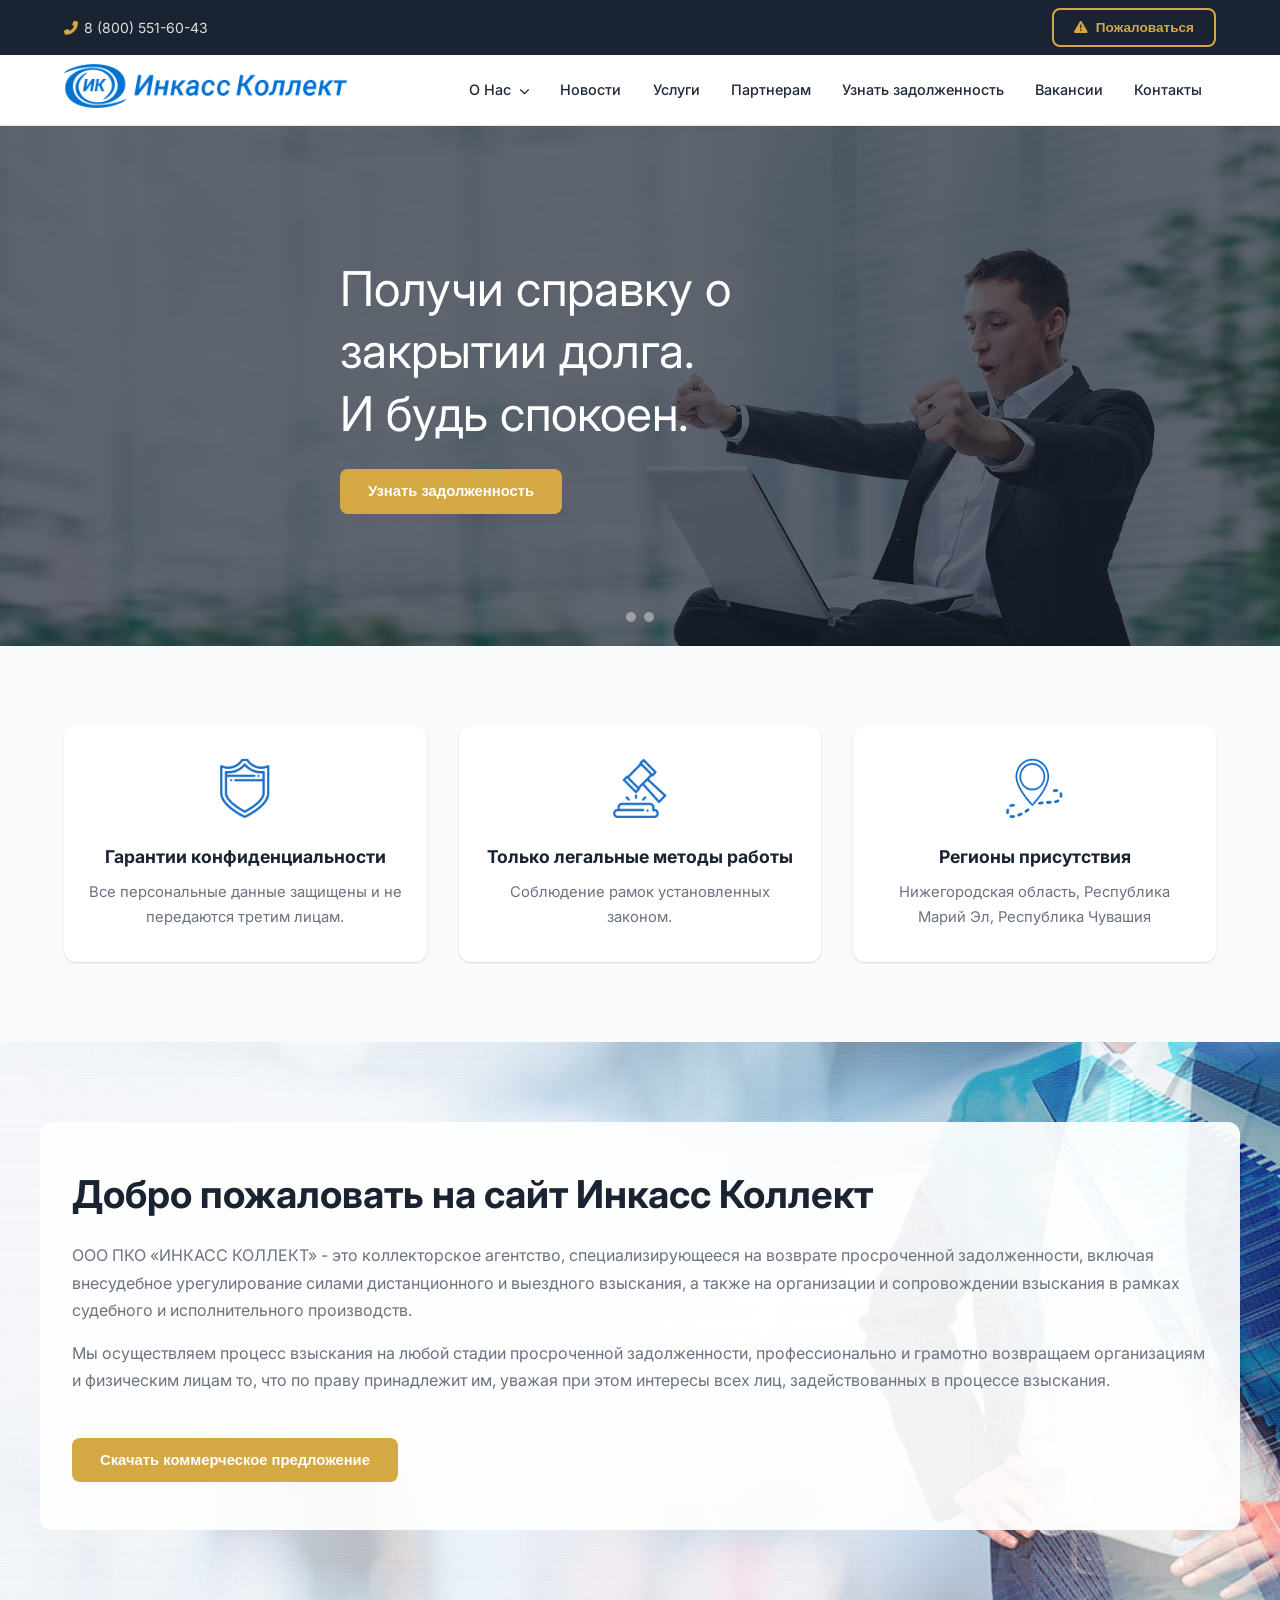
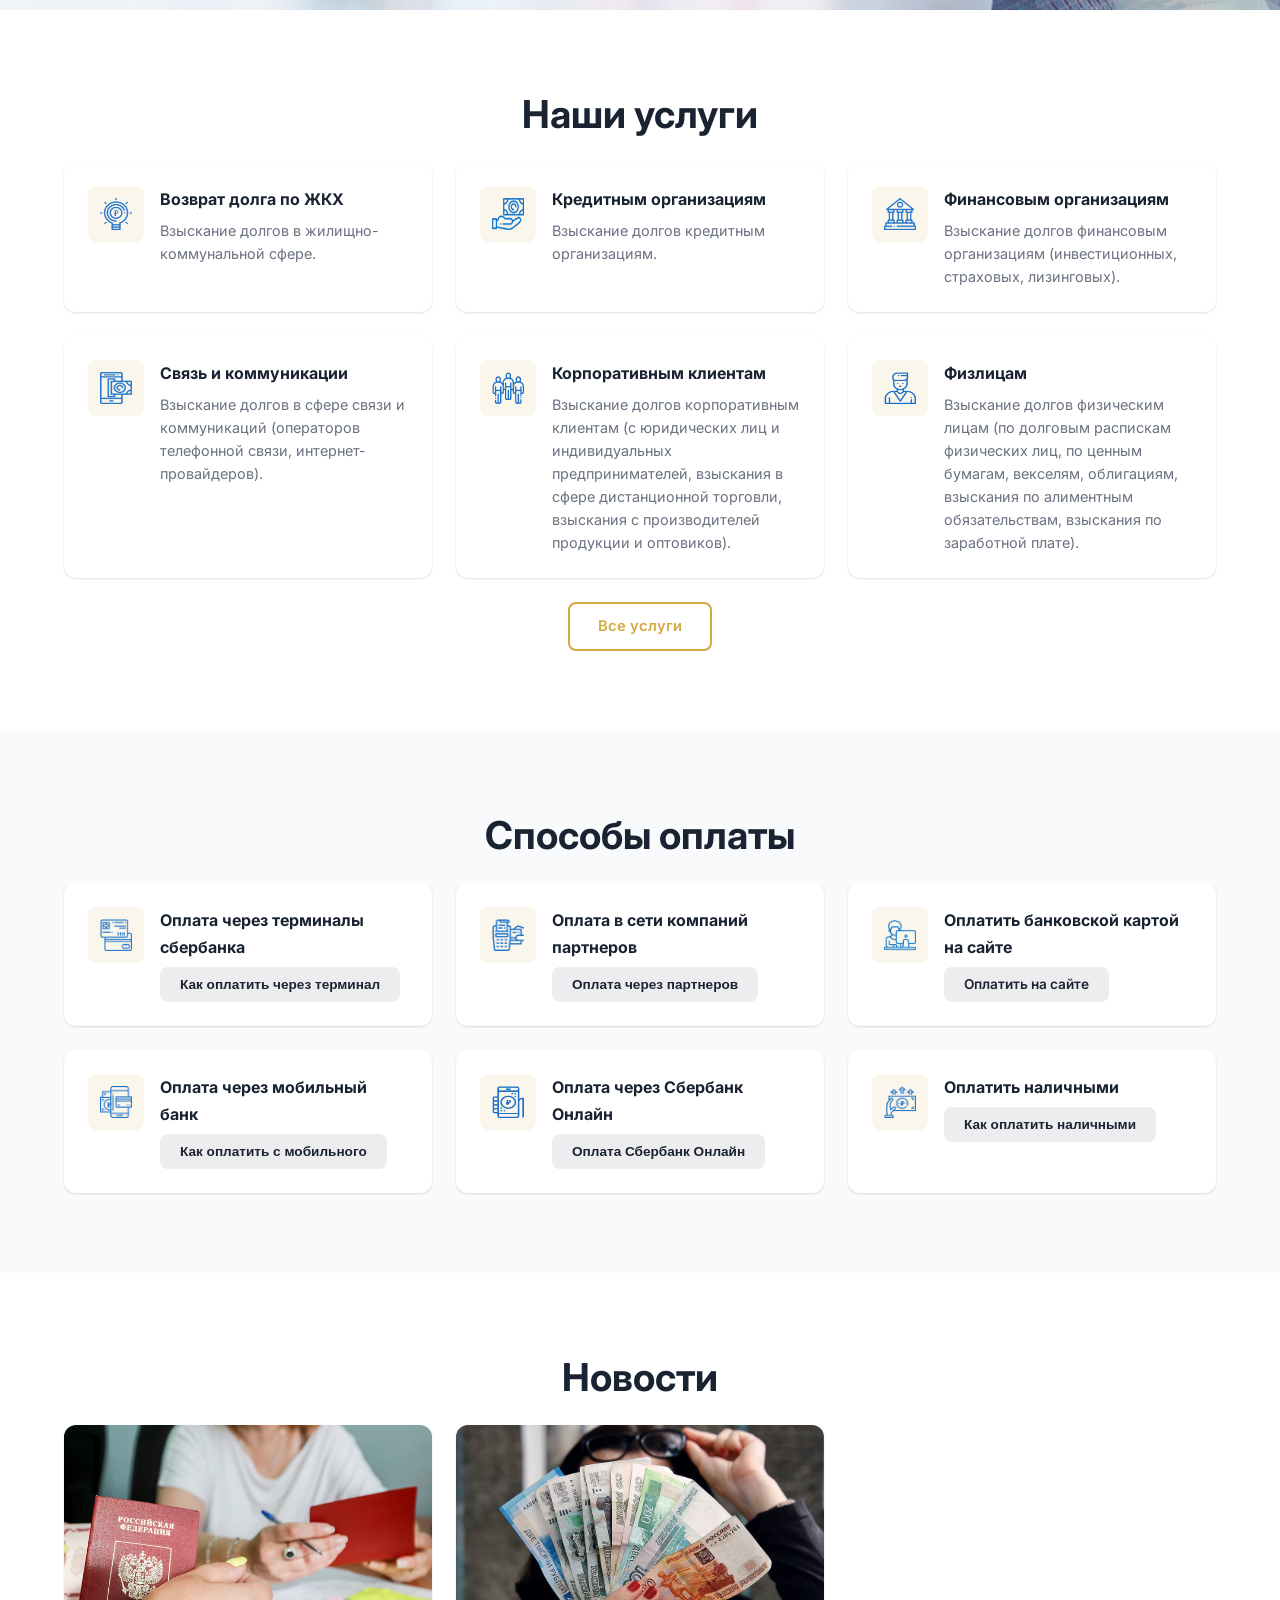
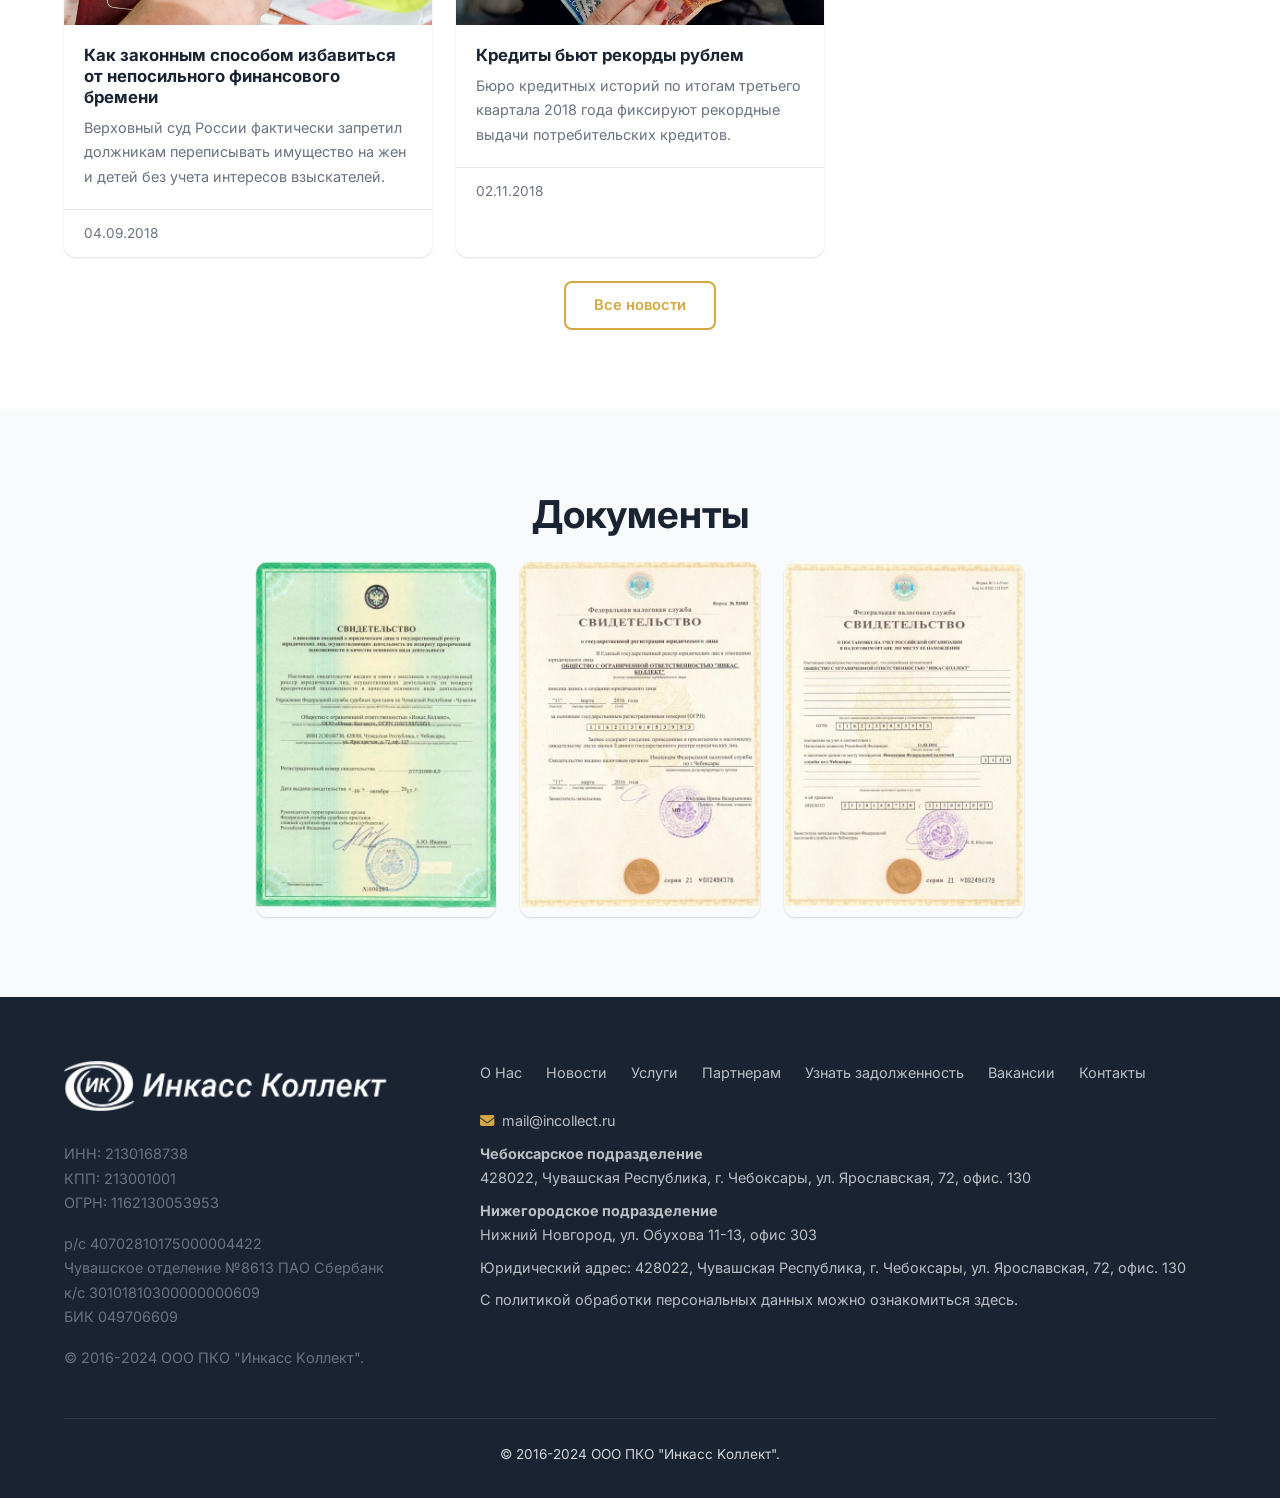
==== commit 5f7b8f28: "Fix hero slider (use class-based fade) and fix broken sbrf.html links" ====
--- a/index.html
+++ b/index.html
@@ -65,7 +65,7 @@
       <div class="bg-image" style="background-image:url('assets/img/upload/iblock/4d7/4d787ec21eba19cc8d2d6f2f79f603f6.jpg')"></div>
       <div class="container">
         <div class="hero-title">Оплати долг онлайн<br>быстро и без комиссий</div>
-        <a href="sbrf.html" class="btn btn-default" target="_blank">Оплатить долг</a>
+        <a href="payments.html" class="btn btn-default">Оплатить долг</a>
       </div>
     </div>
     <div class="slider-dots"></div>
@@ -182,7 +182,7 @@
           <div class="icon"><img src="assets/img/upload/iblock/73a/73af4803e30f5eb7171ca3f4e97236bf.png" alt=""></div>
           <div class="content">
             <div class="title">Оплатить банковской картой на сайте</div>
-            <a href="sbrf.html" class="btn btn-small btn-gray mt-2" target="_blank">Оплатить на сайте</a>
+            <a href="payments.html" class="btn btn-small btn-gray mt-2">Оплатить на сайте</a>
           </div>
         </div>
         <div class="service-card">
--- a/assets/css/style.css
+++ b/assets/css/style.css
@@ -275,12 +275,23 @@
   position: relative;
   overflow: hidden;
   background: var(--primary);
+  min-height: 520px;
 }
 .hero-slide {
-  position: relative;
+  position: absolute;
+  inset: 0;
   min-height: 520px;
-  display: flex !important;
-  align-items: center;
+  display: flex;
+  align-items: center;
+  opacity: 0;
+  visibility: hidden;
+  transition: opacity 0.6s ease, visibility 0.6s ease;
+  z-index: 1;
+}
+.hero-slide.active {
+  opacity: 1;
+  visibility: visible;
+  z-index: 2;
 }
 .hero-slide .bg-image {
   position: absolute;
@@ -288,6 +299,28 @@
   background-size: cover;
   background-position: center;
   opacity: 0.3;
+}
+.slider-dots {
+  position: absolute;
+  bottom: 1.5rem;
+  left: 0;
+  right: 0;
+  display: flex;
+  justify-content: center;
+  gap: 0.5rem;
+  z-index: 5;
+}
+.slider-dots span {
+  width: 10px;
+  height: 10px;
+  border-radius: 50%;
+  background: rgba(255, 255, 255, 0.4);
+  cursor: pointer;
+  transition: background var(--transition), transform var(--transition);
+}
+.slider-dots span.active {
+  background: var(--accent);
+  transform: scale(1.25);
 }
 .hero-slide .container {
   position: relative;
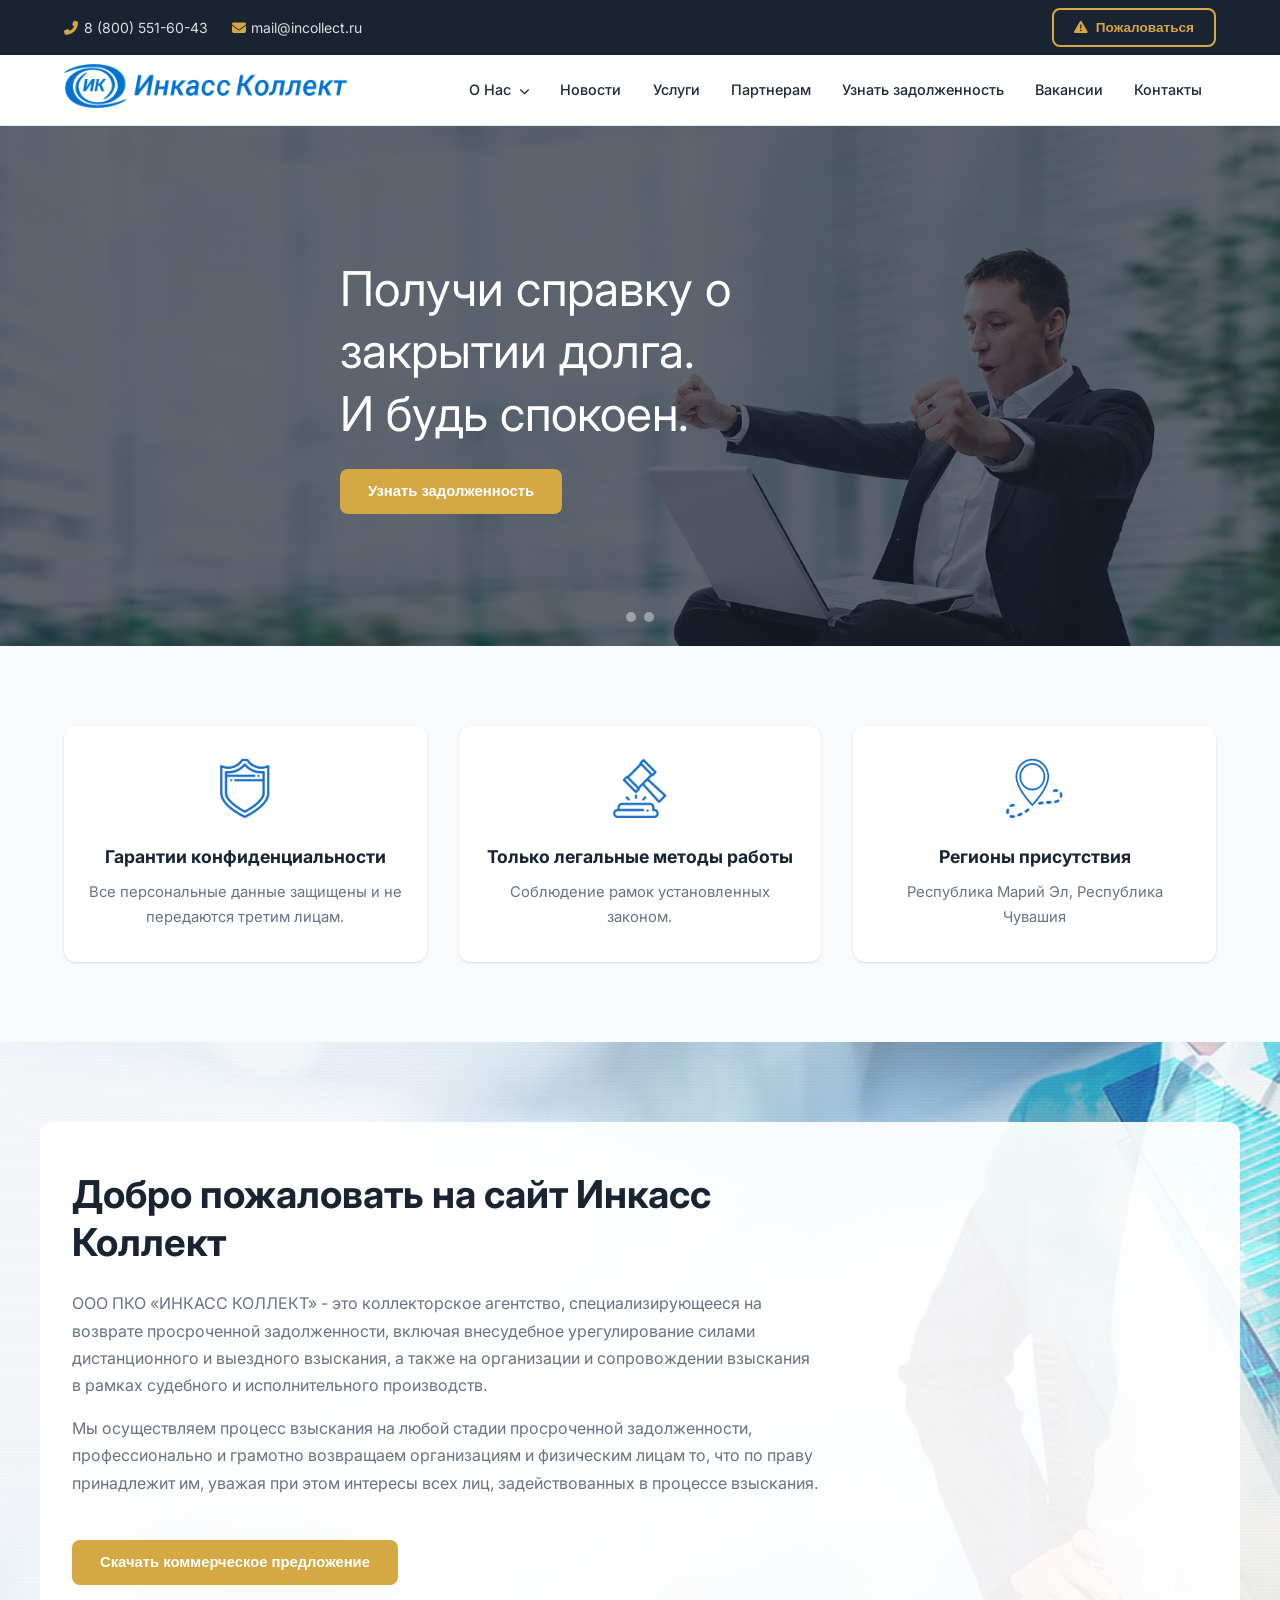
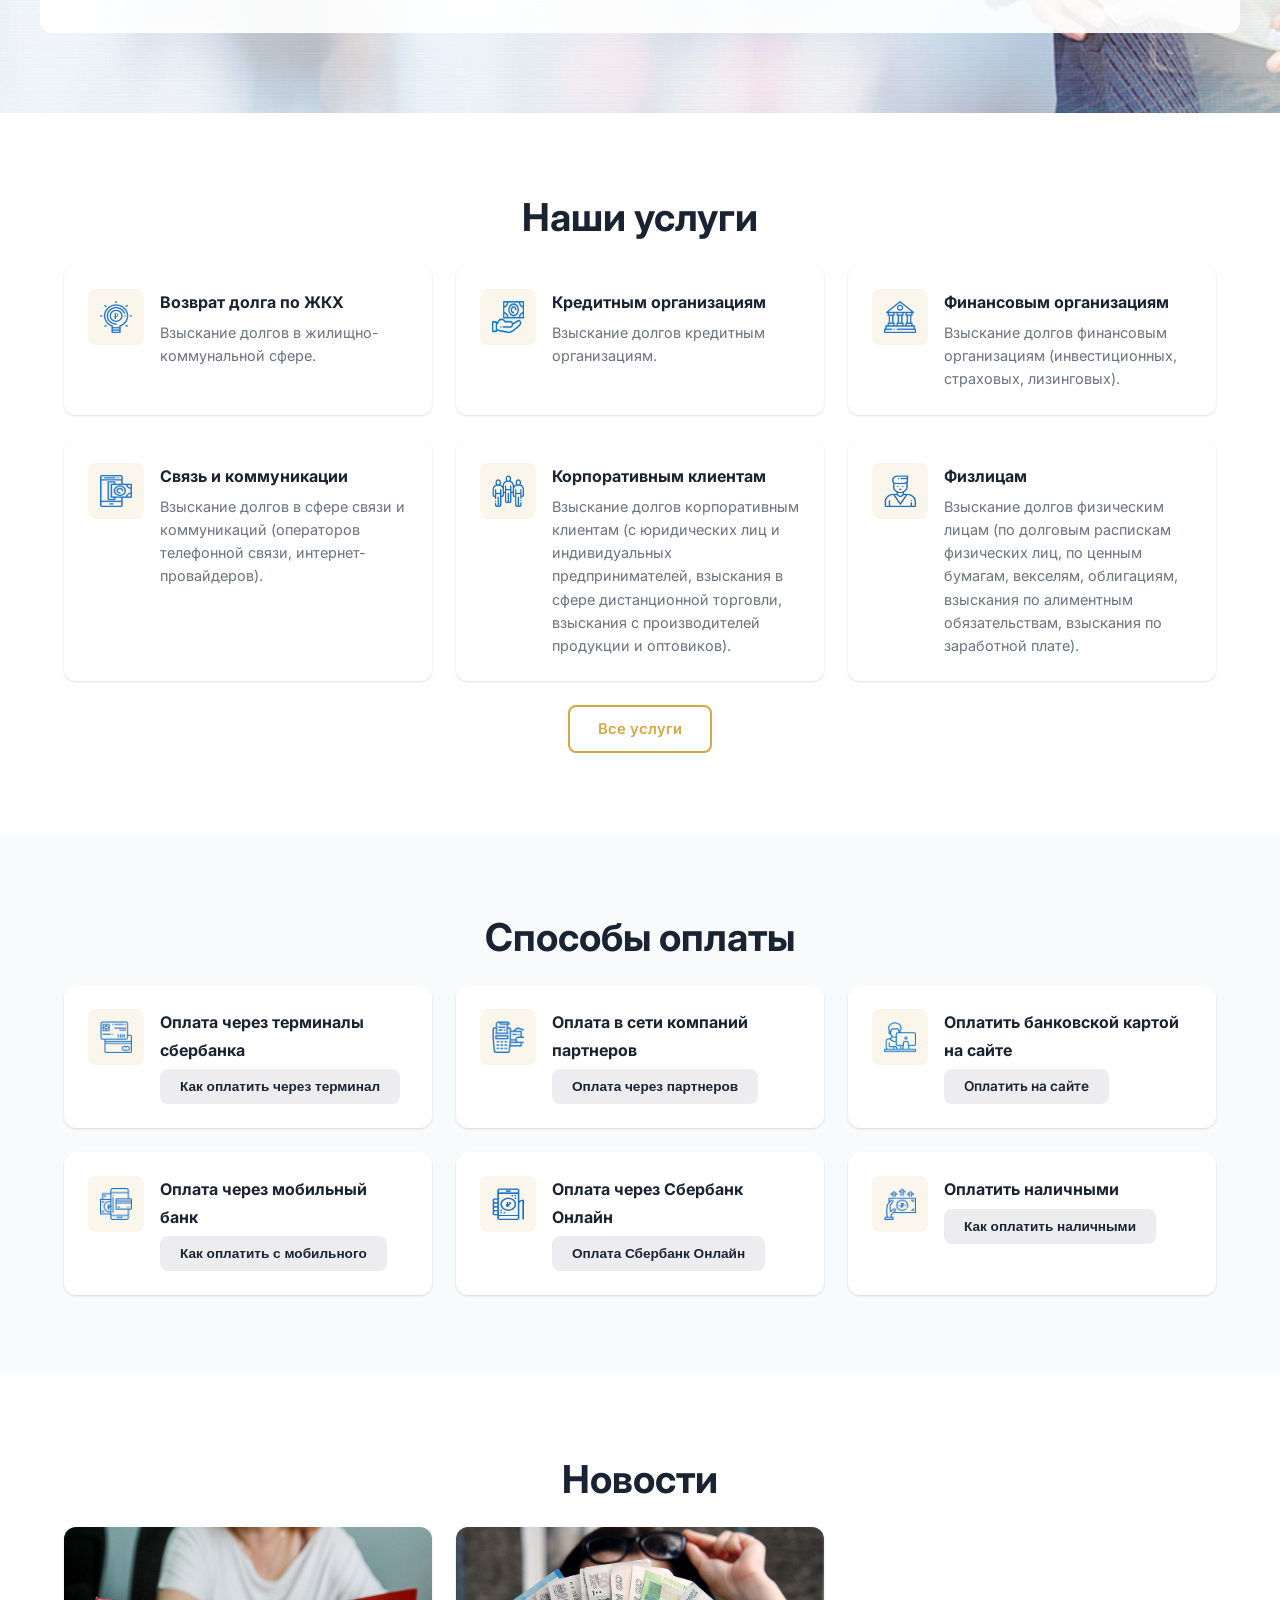
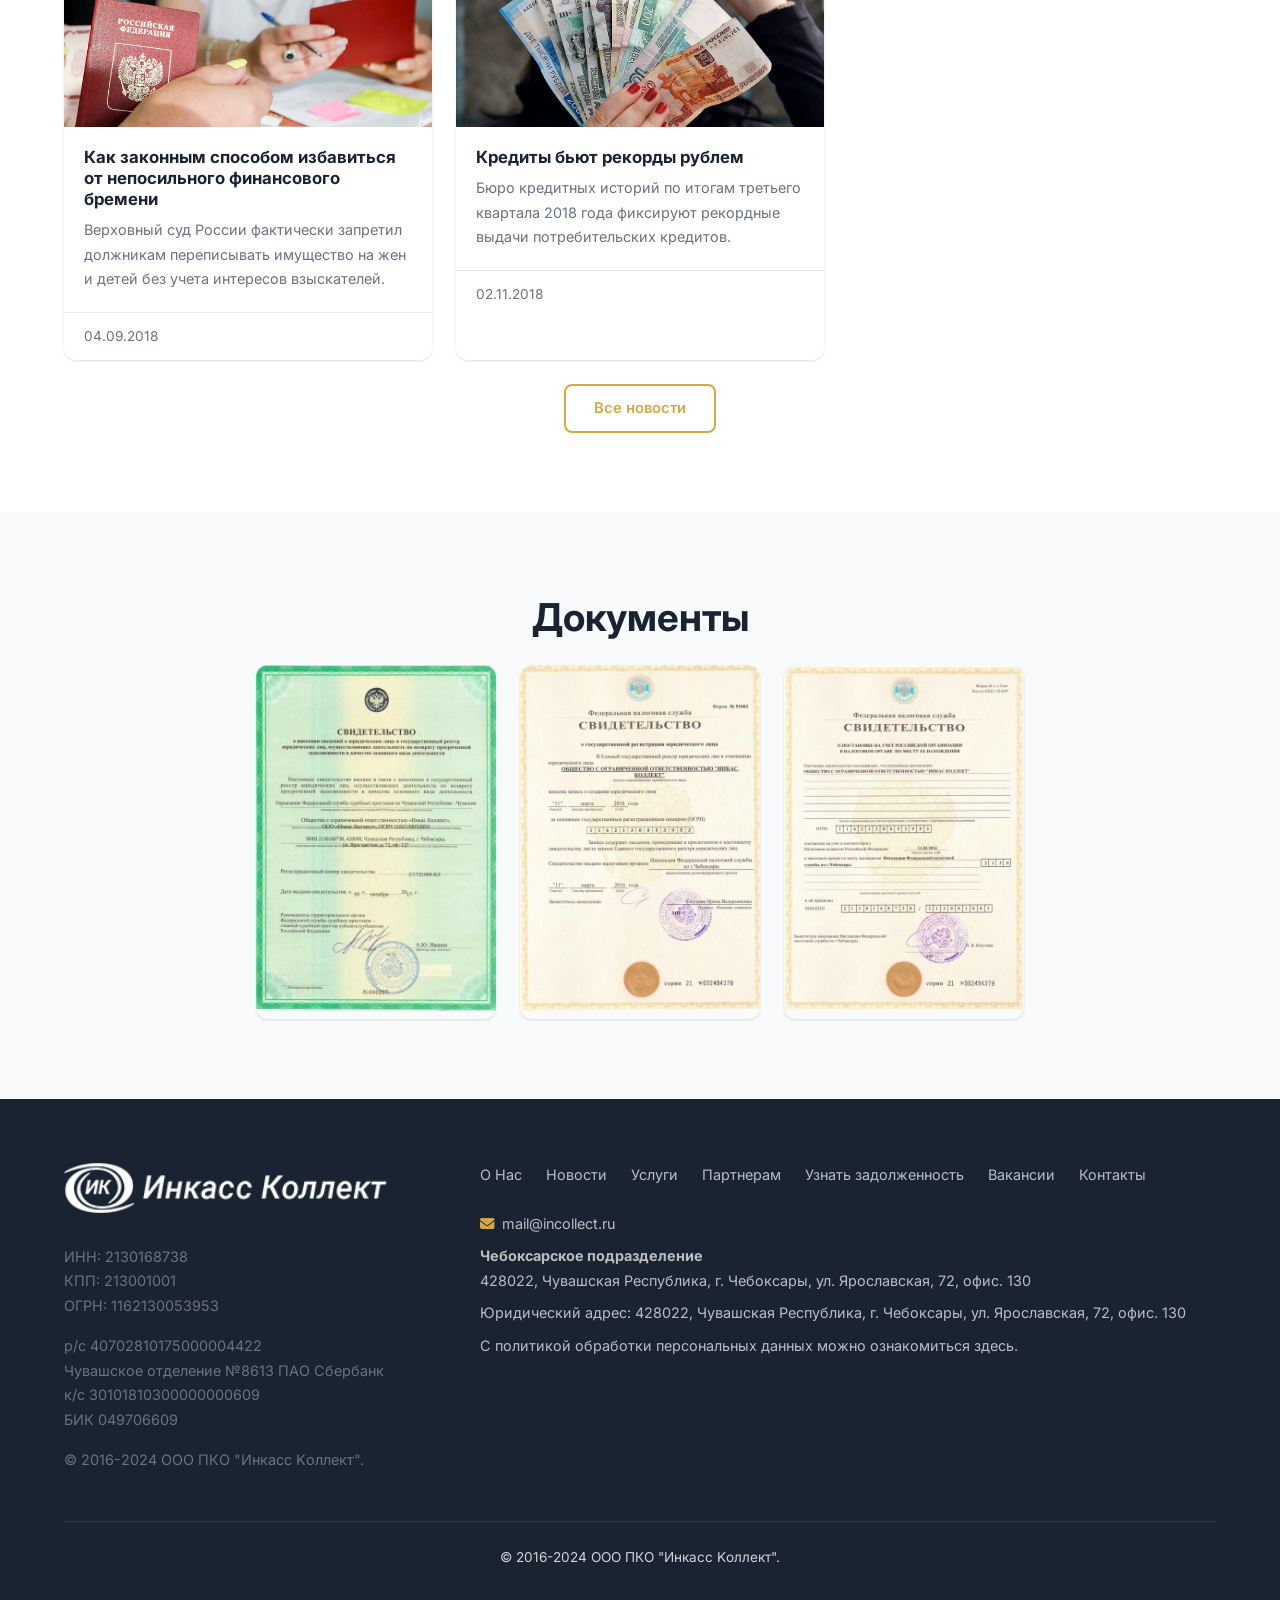
==== commit e8283b03: "Remove Nizhny Novgorod branch info; add YooKassa payment integration" ====
--- a/index.html
+++ b/index.html
@@ -87,7 +87,7 @@
         <div class="advantage-item">
           <img src="assets/img/upload/iblock/c6d/c6d8e40fd7924816c3a6b636c08e44c5.png" alt="">
           <div class="title">Регионы присутствия</div>
-          <p>Нижегородская область, Республика Марий Эл, Республика Чувашия</p>
+          <p>Республика Марий Эл, Республика Чувашия</p>
         </div>
       </div>
     </div>
@@ -287,7 +287,6 @@
         <div class="footer-contacts">
           <p><i class="fas fa-envelope"></i><a href="mailto:mail@incollect.ru">mail@incollect.ru</a></p>
           <p><strong>Чебоксарское подразделение</strong><br>428022, Чувашская Республика, г. Чебоксары, ул. Ярославская, 72, офис. 130</p>
-          <p><strong>Нижегородское подразделение</strong><br>Нижний Новгород, ул. Обухова 11-13, офис 303</p>
           <p>Юридический адрес: 428022, Чувашская Республика, г. Чебоксары, ул. Ярославская, 72, офис. 130</p>
           <p>С политикой обработки персональных данных можно ознакомиться <a href="#">здесь</a>.</p>
         </div>
@@ -317,7 +316,6 @@
         <div class="form-group">
           <label>Регион:</label>
           <select class="form-control">
-            <option>Нижегородская область</option>
             <option>Чувашская Республика</option>
             <option>Республика Марий Эл</option>
           </select>
@@ -380,7 +378,6 @@
         <div class="form-group">
           <label>Регион:</label>
           <select class="form-control">
-            <option>Нижегородская область</option>
             <option>Чувашская Республика</option>
             <option>Республика Марий Эл</option>
           </select>
--- a/assets/css/style.css
+++ b/assets/css/style.css
@@ -57,9 +57,10 @@
 .col-auto { flex: 0 0 auto; width: auto; }
 
 @media (min-width: 768px) {
-  .col-sm-4 { flex: 0 0 33.333%; max-width: 33.333%; }
-  .col-sm-6 { flex: 0 0 50%; max-width: 50%; }
+  .col-sm-4, .col-md-4 { flex: 0 0 33.333%; max-width: 33.333%; }
+  .col-sm-6, .col-md-6 { flex: 0 0 50%; max-width: 50%; }
   .col-sm-7 { flex: 0 0 58.333%; max-width: 58.333%; }
+  .col-md-8 { flex: 0 0 66.667%; max-width: 66.667%; }
 }
 @media (min-width: 992px) {
   .col-lg-3 { flex: 0 0 25%; max-width: 25%; }
@@ -77,6 +78,9 @@
 
 @media (max-width: 575px) {
   .d-sm-none { display: none !important; }
+}
+@media (min-width: 576px) {
+  .d-sm-block { display: block !important; }
 }
 
 /* --- Buttons --- */
@@ -465,6 +469,41 @@
   gap: 1.5rem;
 }
 
+/* YooKassa online payment */
+.yookassa-pay {
+  max-width: 560px;
+  margin: 0 auto 2.5rem;
+  background: #fff;
+  border-radius: var(--radius);
+  box-shadow: var(--shadow);
+  padding: 1.75rem 2rem;
+}
+.yookassa-pay__title {
+  text-align: center;
+  margin-bottom: 0.5rem;
+}
+.yookassa-pay__sub {
+  text-align: center;
+  color: var(--text-light);
+  font-size: 0.9rem;
+  margin-bottom: 1.25rem;
+}
+.yookassa-pay__note {
+  margin-top: 0.75rem;
+  font-size: 0.8rem;
+  color: var(--text-light);
+  text-align: center;
+}
+.yookassa-pay__msg {
+  margin-top: 0.75rem;
+  text-align: center;
+  font-size: 0.9rem;
+  color: var(--text-light);
+  min-height: 1.2em;
+}
+.yookassa-pay__msg.is-error { color: #c0392b; }
+.btn-block { display: flex; width: 100%; justify-content: center; }
+
 /* News */
 .news-grid {
   display: grid;
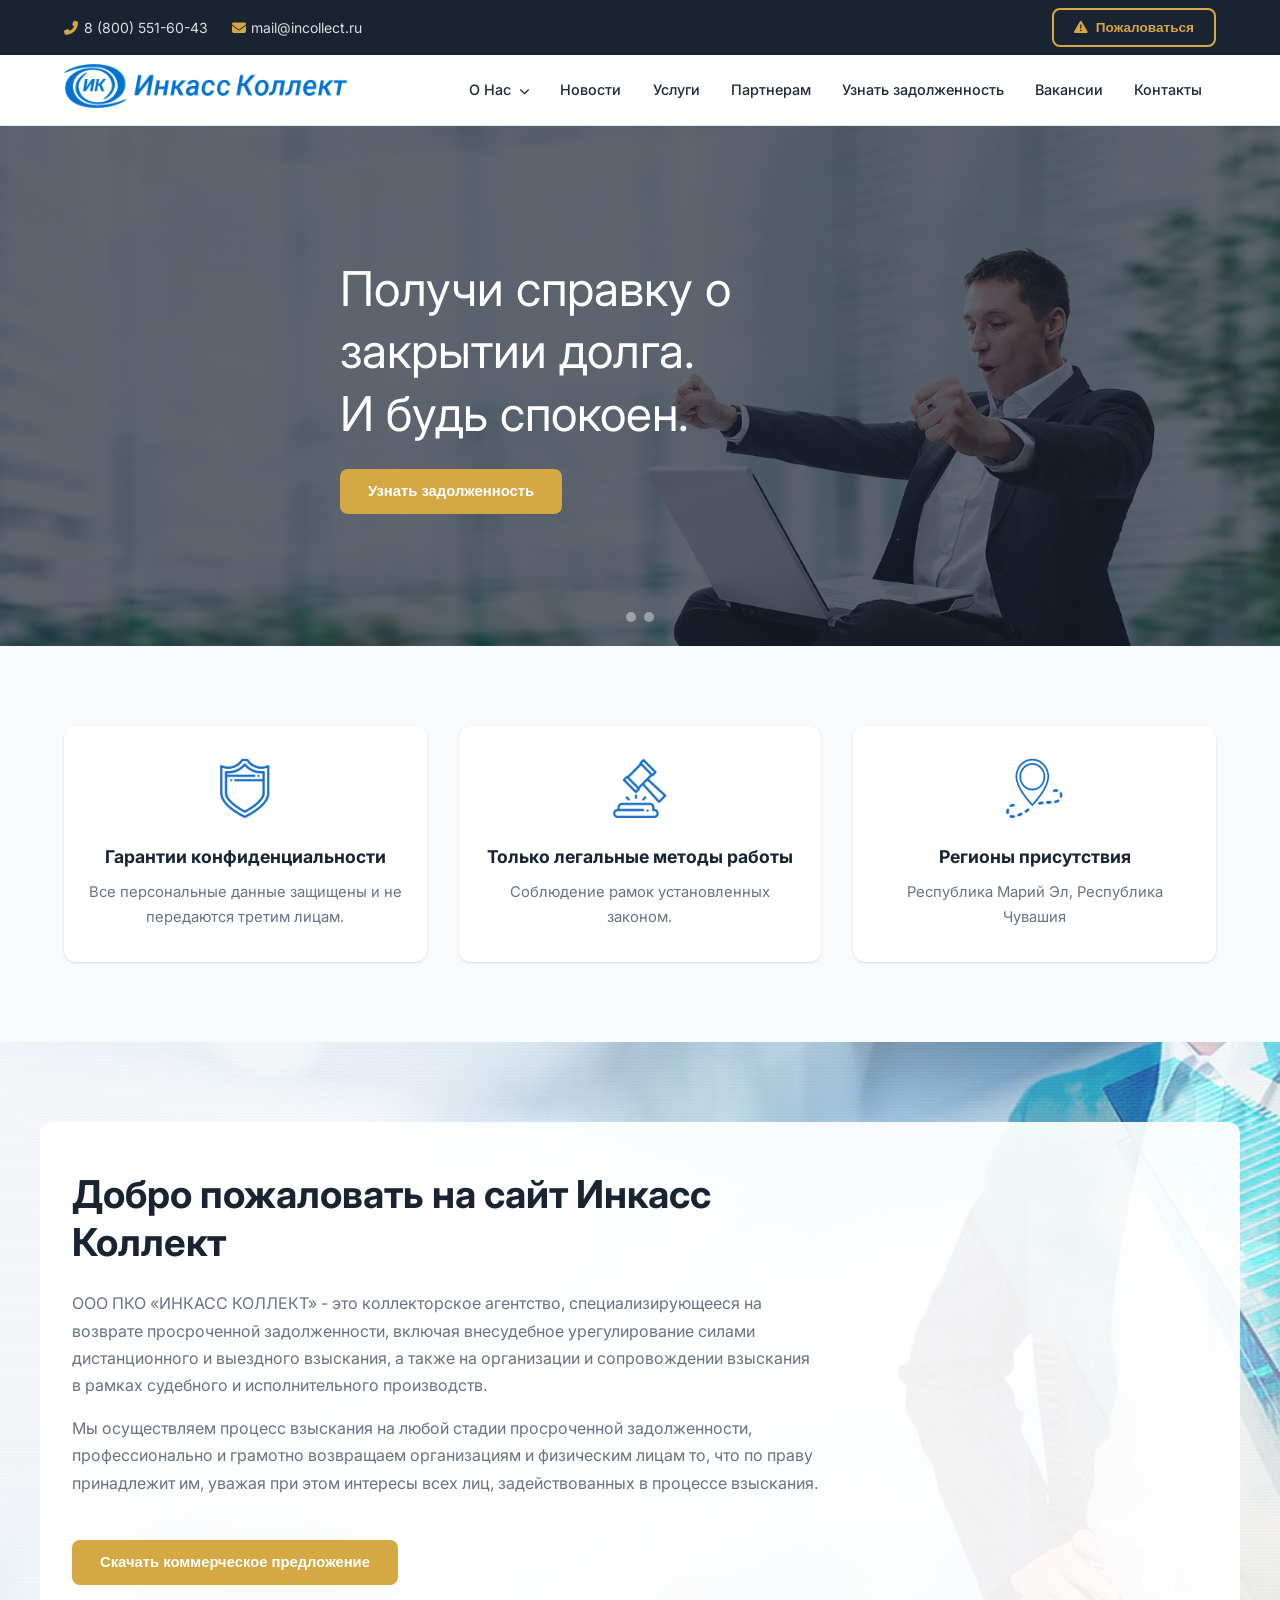
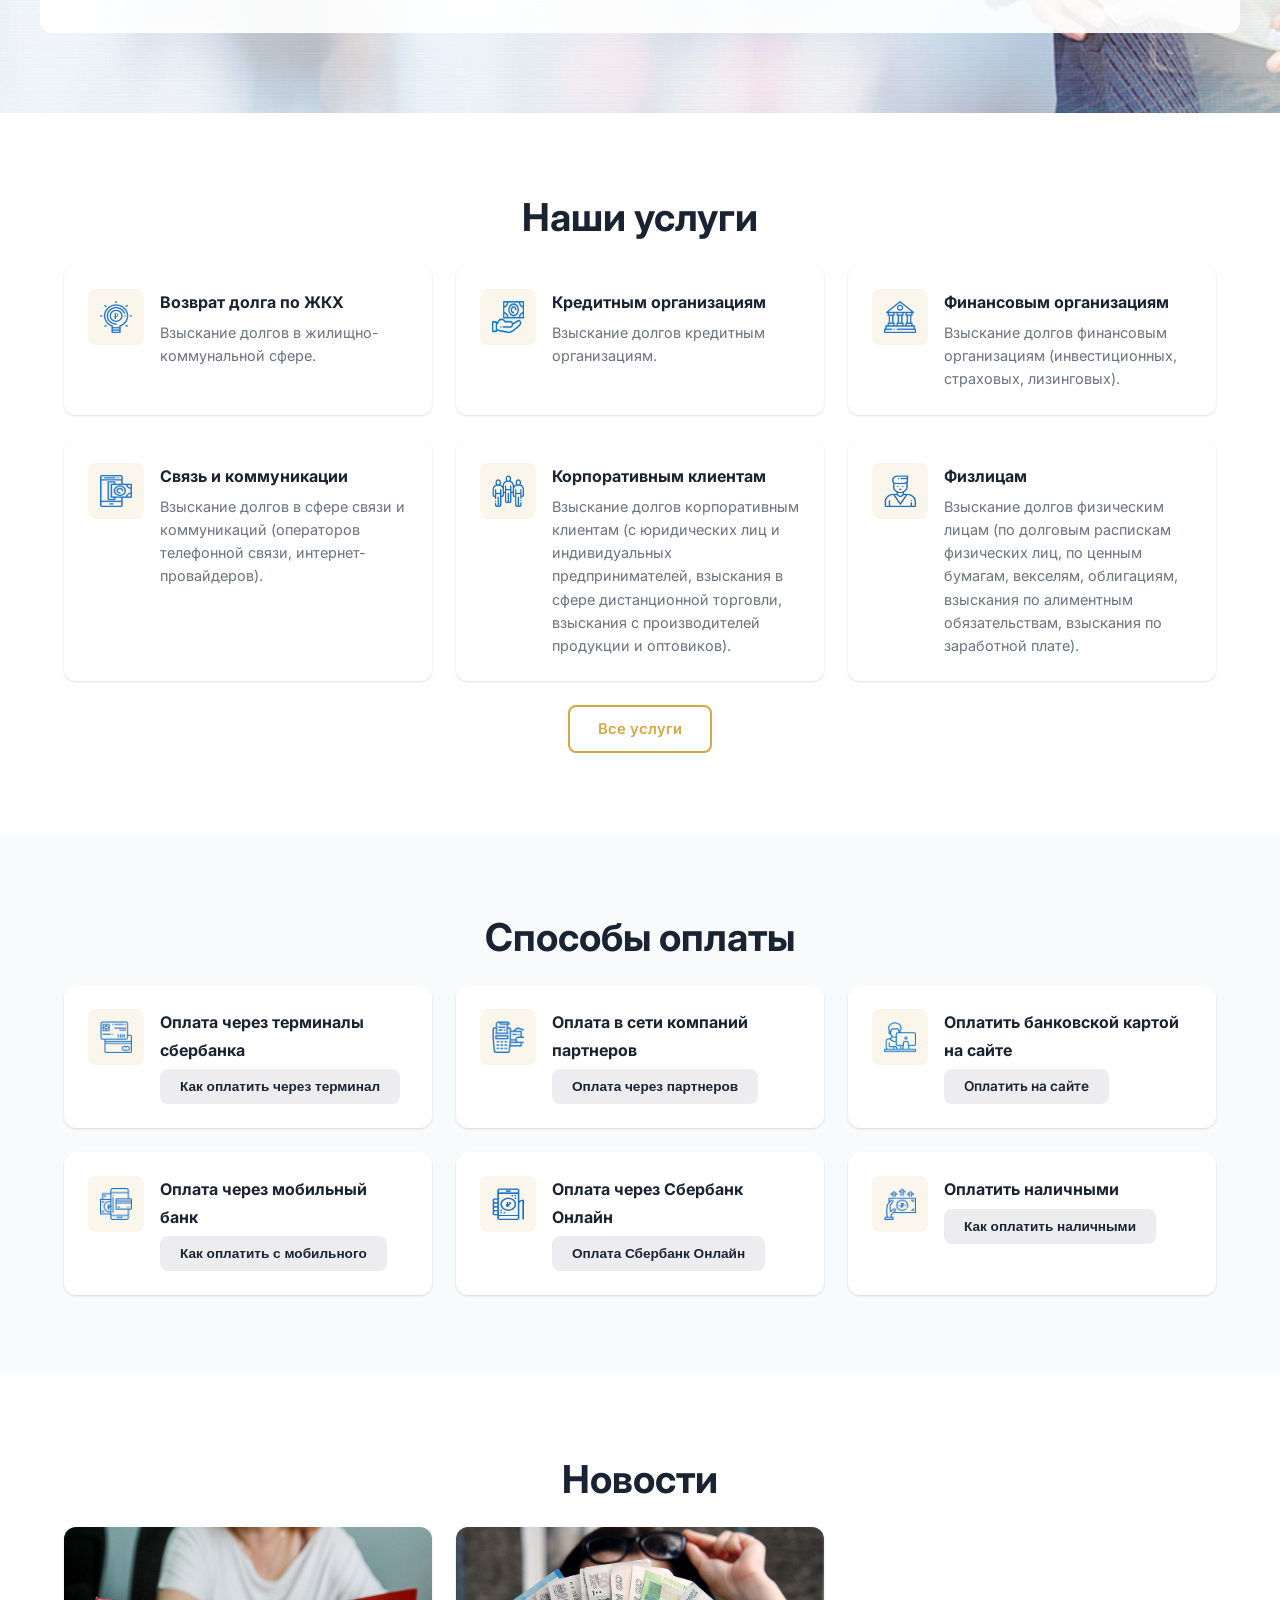
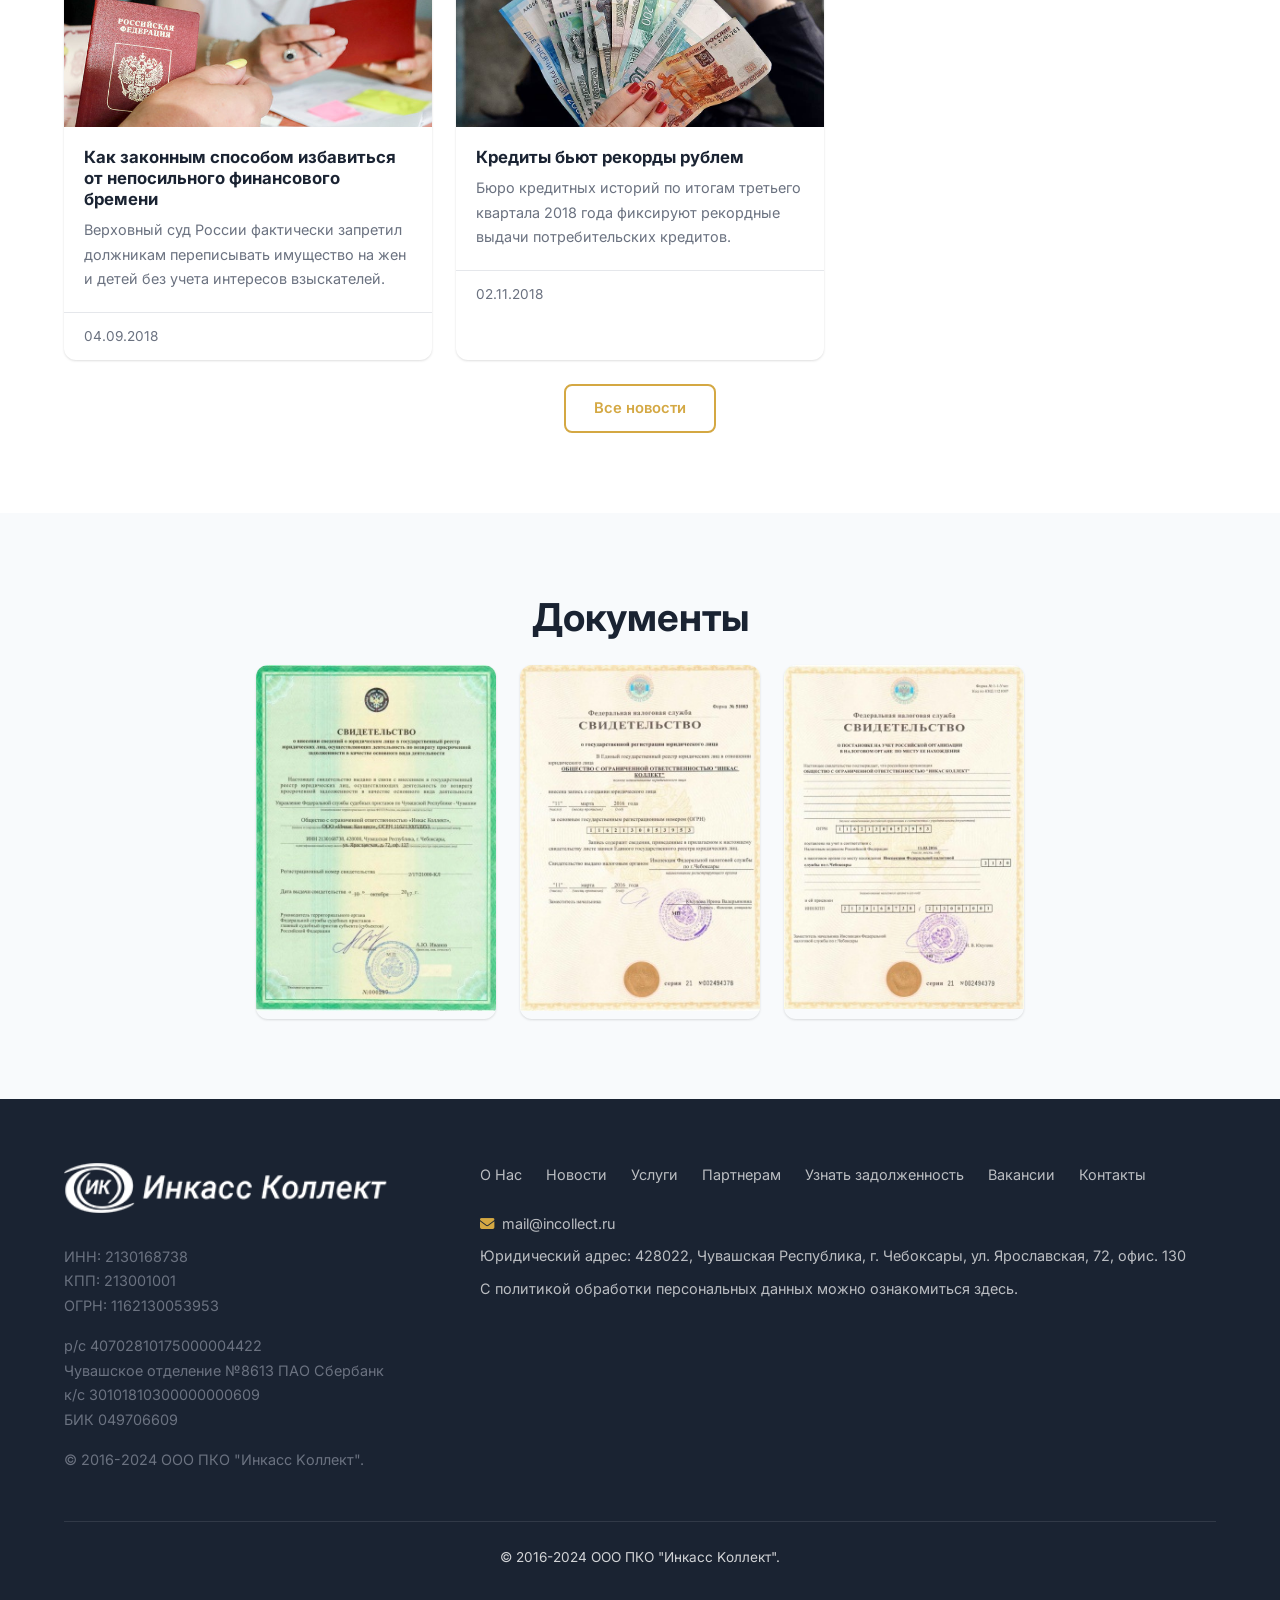
==== commit cea49322: "Remove 'Чебоксарское подразделение' wording (single company, no branches)" ====
--- a/index.html
+++ b/index.html
@@ -286,7 +286,6 @@
         <br>
         <div class="footer-contacts">
           <p><i class="fas fa-envelope"></i><a href="mailto:mail@incollect.ru">mail@incollect.ru</a></p>
-          <p><strong>Чебоксарское подразделение</strong><br>428022, Чувашская Республика, г. Чебоксары, ул. Ярославская, 72, офис. 130</p>
           <p>Юридический адрес: 428022, Чувашская Республика, г. Чебоксары, ул. Ярославская, 72, офис. 130</p>
           <p>С политикой обработки персональных данных можно ознакомиться <a href="#">здесь</a>.</p>
         </div>
